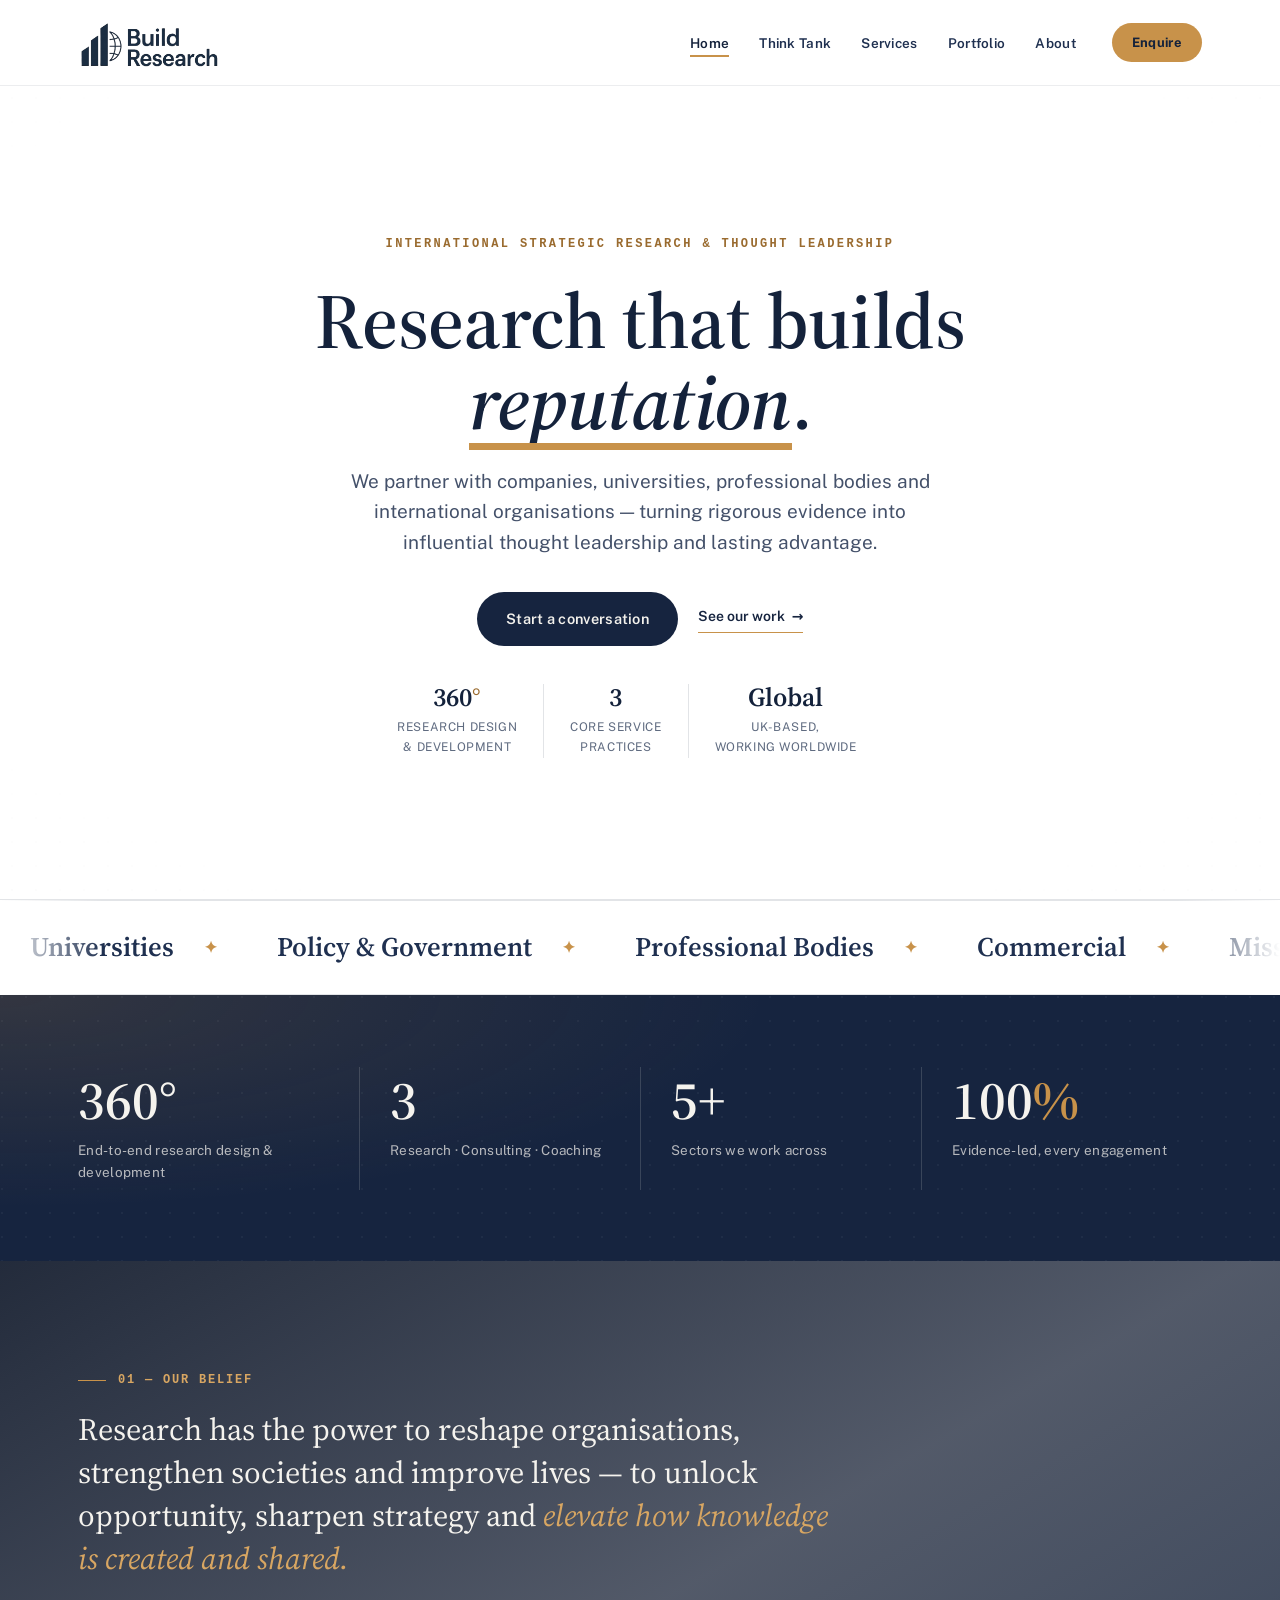
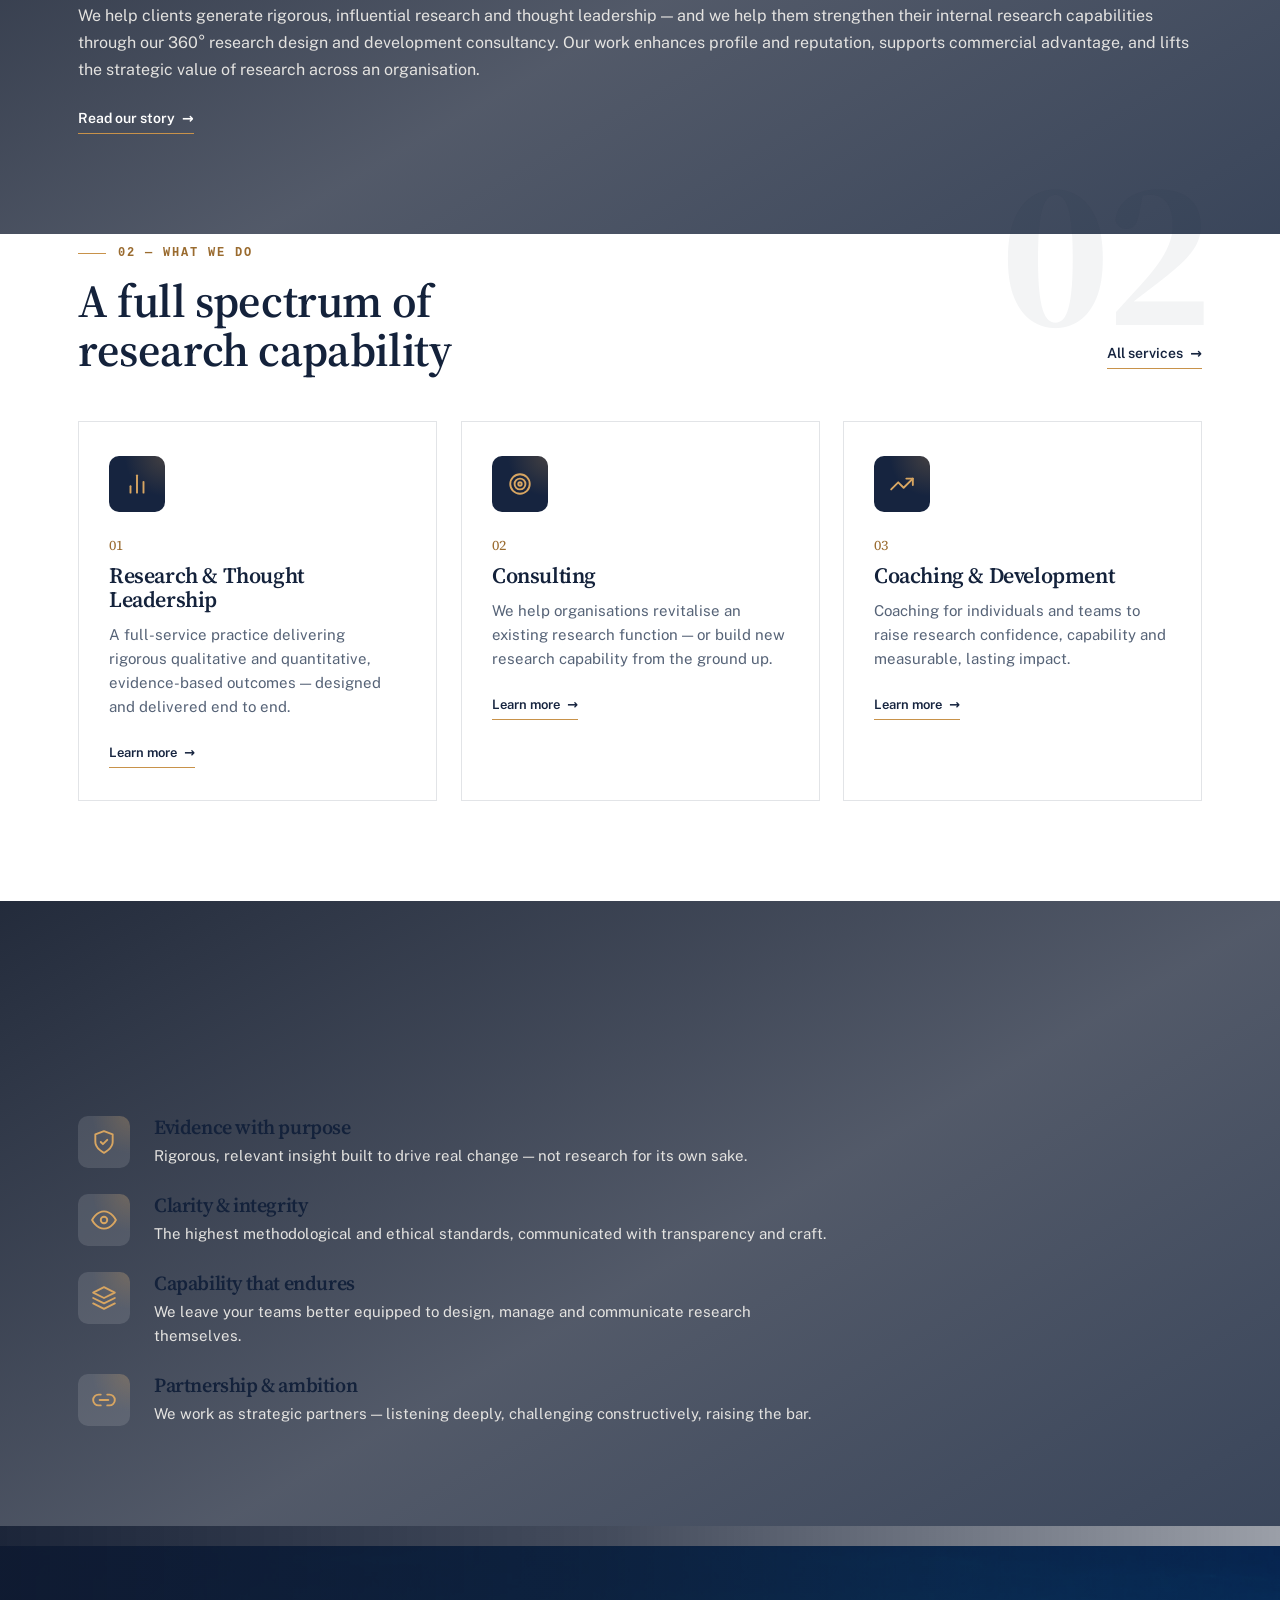
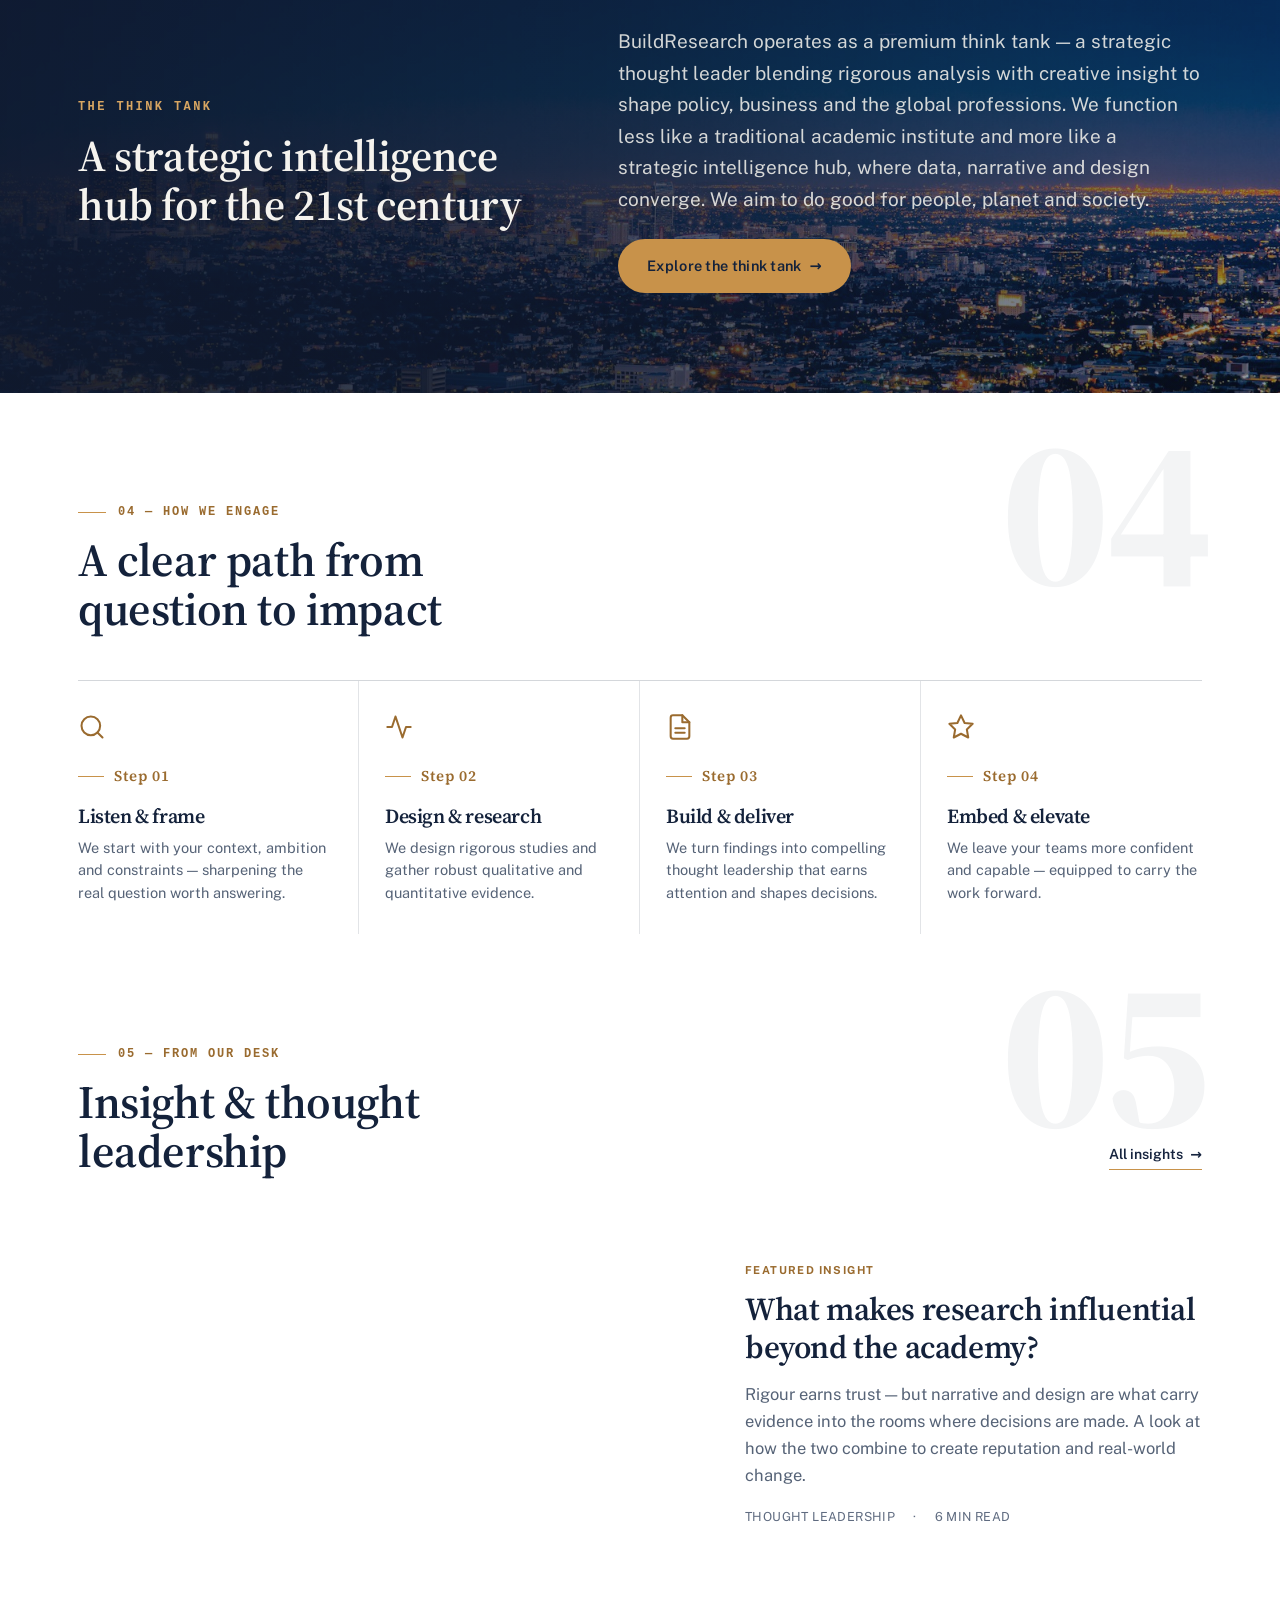
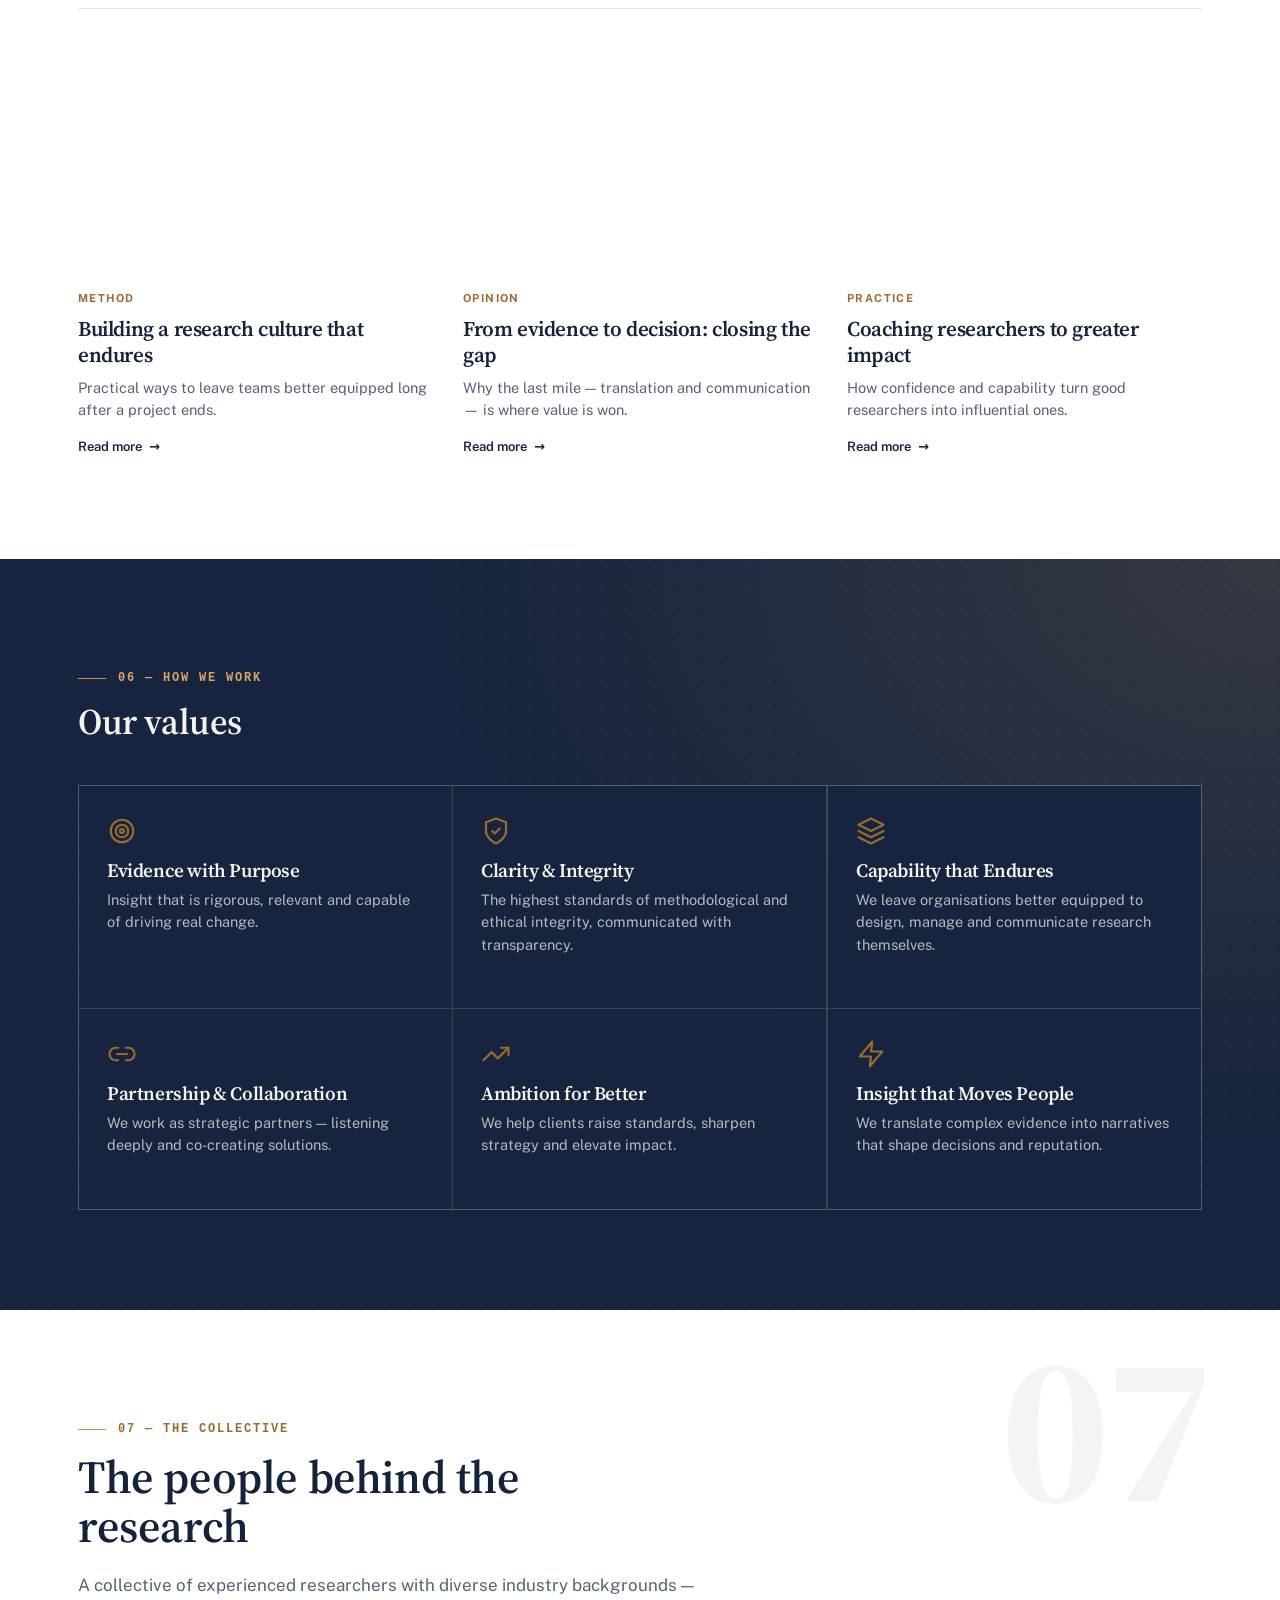
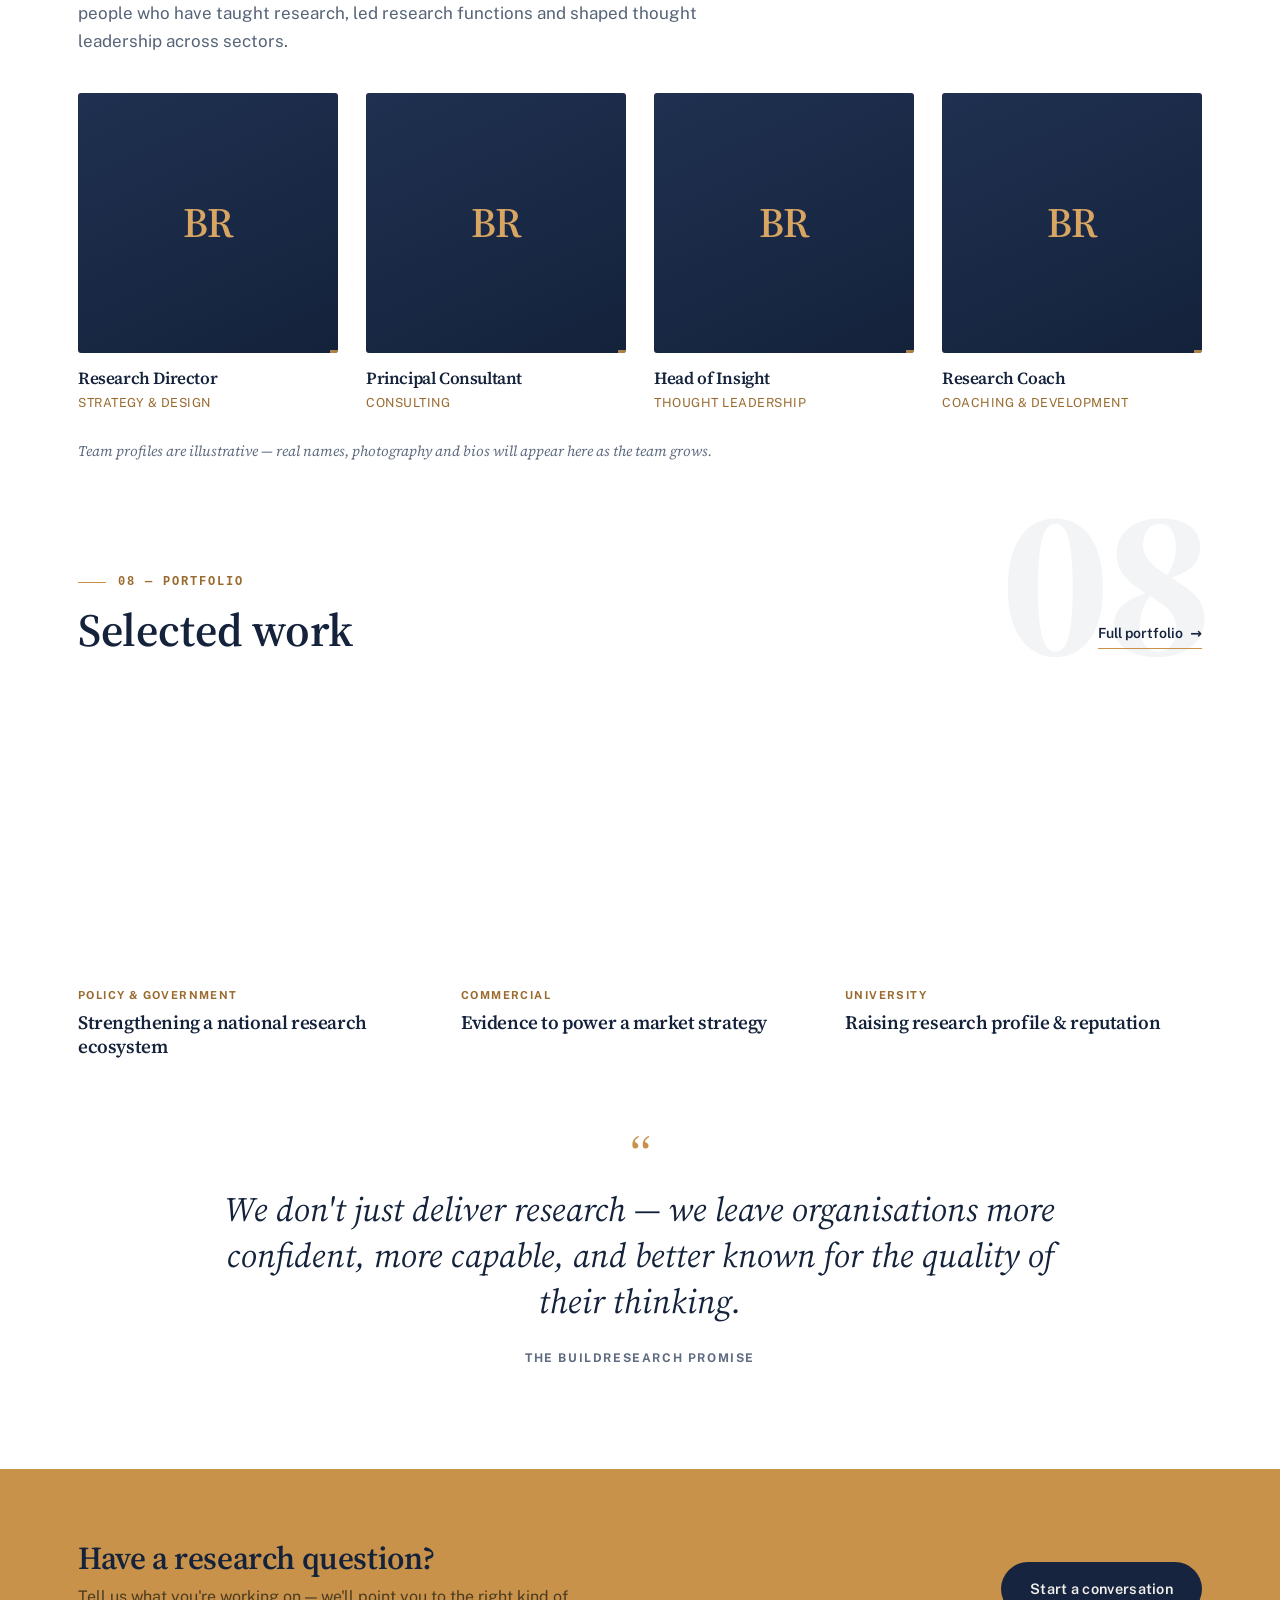
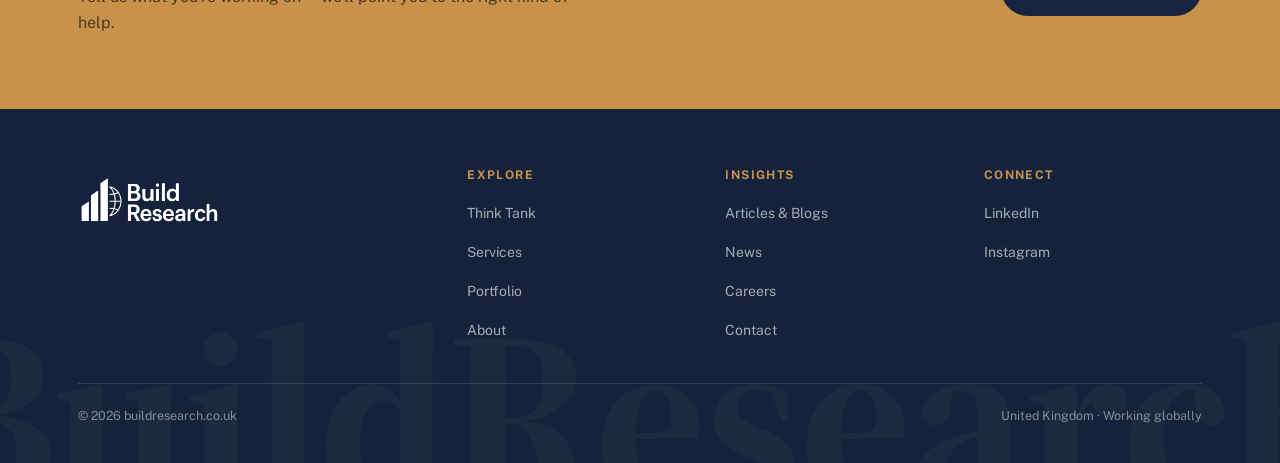
==== index.html @ b836cf0b "Initial commit: BuildResearch marketing site Static multi-page site (home, services, portfolio, abou" ====
<!DOCTYPE html>
<html lang="en">
<head>
  <meta charset="utf-8">
  <meta name="viewport" content="width=device-width, initial-scale=1">
  <title>BuildResearch — Research that builds reputation</title>
  <meta name="description" content="BuildResearch is an international strategic research consultancy and think tank. We partner with universities, professional bodies, government and commercial organisations to turn rigorous evidence into influential thought leadership.">
  <meta name="theme-color" content="#16243F">

  <meta property="og:type" content="website">
  <meta property="og:title" content="BuildResearch — Research that builds reputation">
  <meta property="og:description" content="An international strategic research consultancy and think tank turning evidence into influential thought leadership.">
  <meta property="og:image" content="assets/images/hero-aside.jpg">
  <meta property="og:site_name" content="BuildResearch">

  <link rel="icon" href="assets/favicon.svg" type="image/svg+xml">
  <link rel="preconnect" href="https://fonts.googleapis.com">
  <link rel="preconnect" href="https://fonts.gstatic.com" crossorigin>
  <link href="https://fonts.googleapis.com/css2?family=Source+Serif+4:ital,opsz,wght@0,8..60,400;0,8..60,500;0,8..60,600;0,8..60,700;1,8..60,400;1,8..60,500&family=Public+Sans:wght@400;500;600;700&display=swap" rel="stylesheet">
  <link rel="stylesheet" href="css/styles.css">
</head>
<body>
  <a class="skip-link" href="#main">Skip to content</a>
  <div class="scroll-progress" aria-hidden="true"></div>

  <!-- ============ HEADER ============ -->
  <header class="site-header">
    <div class="container">
      <nav class="nav" aria-label="Primary">
        <a class="brand" href="index.html" aria-label="BuildResearch home">
          <img class="brand__logo" src="assets/logo.png" alt="BuildResearch logo" width="556" height="228">
        </a>
        <button class="nav__toggle" aria-label="Open menu" aria-controls="menu" aria-expanded="false">
          <span aria-hidden="true"></span>
        </button>
        <div class="nav__menu" id="menu">
          <ul class="nav__links">
            <li><a href="index.html" aria-current="page">Home</a></li>
            <li><a href="think-tank.html">Think Tank</a></li>
            <li><a href="services.html">Services</a></li>
            <li><a href="portfolio.html">Portfolio</a></li>
            <li><a href="about.html">About</a></li>
          </ul>
          <a class="nav__cta" href="contact.html">Enquire</a>
        </div>
      </nav>
    </div>
  </header>

  <main id="main">

    <!-- ============ HERO (clean, centered, image-free) ============ -->
    <section class="hero hero--center">
      <div class="container">
        <div class="hero__main">
          <p class="eyebrow">International strategic research &amp; thought leadership</p>
          <h1 class="hero__title">Research that builds<br><span class="u-draw">reputation</span>.</h1>
          <p class="hero__lead">We partner with companies, universities, professional bodies and international organisations — turning rigorous evidence into influential thought leadership and lasting advantage.</p>
          <div class="hero__actions">
            <a class="btn btn--primary" href="contact.html"><span>Start a conversation</span></a>
            <a class="link-gold" href="portfolio.html">See our work <span aria-hidden="true">→</span></a>
          </div>
          <div class="hero__stats">
            <div class="hero__stat"><div class="n">360<span>°</span></div><div class="l">Research design<br>&amp; development</div></div>
            <div class="hero__stat"><div class="n">3</div><div class="l">Core service<br>practices</div></div>
            <div class="hero__stat"><div class="n">Global</div><div class="l">UK-based,<br>working worldwide</div></div>
          </div>
        </div>
      </div>
    </section>

    <!-- ============ SECTOR MARQUEE ============ -->
    <div class="marquee" aria-label="Sectors and disciplines we work across">
      <div class="marquee__track" aria-hidden="true">
        <span class="marquee__item">Universities</span><span class="marquee__item">Policy &amp; Government</span><span class="marquee__item">Professional Bodies</span><span class="marquee__item">Commercial</span><span class="marquee__item">Mission-driven</span><span class="marquee__item">Economics</span><span class="marquee__item">Finance</span><span class="marquee__item">Society</span>
        <span class="marquee__item">Universities</span><span class="marquee__item">Policy &amp; Government</span><span class="marquee__item">Professional Bodies</span><span class="marquee__item">Commercial</span><span class="marquee__item">Mission-driven</span><span class="marquee__item">Economics</span><span class="marquee__item">Finance</span><span class="marquee__item">Society</span>
      </div>
    </div>

    <!-- ============ STATS BAND ============ -->
    <section class="section--tight statband">
      <div class="container">
        <div class="statband__grid">
          <div class="statband__item reveal"><div class="statband__n" data-count="360" data-suffix="°">0°</div><div class="statband__l">End-to-end research design &amp; development</div></div>
          <div class="statband__item reveal" data-delay="1"><div class="statband__n" data-count="3">0</div><div class="statband__l">Research · Consulting · Coaching</div></div>
          <div class="statband__item reveal" data-delay="2"><div class="statband__n" data-count="5" data-suffix="+">0+</div><div class="statband__l">Sectors we work across</div></div>
          <div class="statband__item reveal" data-delay="3"><div class="statband__n">100<span>%</span></div><div class="statband__l">Evidence-led, every engagement</div></div>
        </div>
      </div>
    </section>

    <!-- ============ INTRO (asymmetric + image) ============ -->
    <section class="section section--media" style="--bg:url('assets/images/knowledge.jpg')">
      <div class="container">
        <div class="split">
          <div class="reveal-left">
            <span class="s-index">01 — Our belief</span>
            <p class="lead-serif" style="margin-top:18px;">Research has the power to reshape organisations, strengthen societies and improve lives — to unlock opportunity, sharpen strategy and <span class="accent">elevate how knowledge is created and shared.</span></p>
            <p class="prose-sub">We help clients generate rigorous, influential research and thought leadership — and we help them strengthen their internal research capabilities through our 360° research design and development consultancy. Our work enhances profile and reputation, supports commercial advantage, and lifts the strategic value of research across an organisation.</p>
            <a class="link-gold" style="margin-top:24px; display:inline-flex;" href="about.html">Read our story <span aria-hidden="true">→</span></a>
          </div>
        </div>
      </div>
    </section>

    <!-- ============ WHAT WE DO (icon cards) ============ -->
    <section class="section" style="padding-top:0;">
      <div class="container">
        <div class="s-head reveal">
          <div class="s-head__main">
            <span class="s-index">02 — What we do</span>
            <h2>A full spectrum of research capability</h2>
          </div>
          <a class="link-gold s-head__action" href="services.html">All services <span aria-hidden="true">→</span></a>
          <span class="s-ghost" aria-hidden="true">02</span>
        </div>
        <div class="svc-cards">
          <a class="svc-card reveal" href="services.html#research">
            <span class="icon-box"><svg class="icon" viewBox="0 0 24 24" fill="none" stroke="currentColor" stroke-width="1.75" stroke-linecap="round" stroke-linejoin="round" aria-hidden="true"><line x1="18" y1="20" x2="18" y2="10"/><line x1="12" y1="20" x2="12" y2="4"/><line x1="6" y1="20" x2="6" y2="14"/></svg></span>
            <div class="kf">01</div>
            <h3>Research &amp; Thought Leadership</h3>
            <p>A full-service practice delivering rigorous qualitative and quantitative, evidence-based outcomes — designed and delivered end to end.</p>
            <span class="link-gold">Learn more <span aria-hidden="true">→</span></span>
          </a>
          <a class="svc-card reveal" data-delay="1" href="services.html#consulting">
            <span class="icon-box"><svg class="icon" viewBox="0 0 24 24" fill="none" stroke="currentColor" stroke-width="1.75" stroke-linecap="round" stroke-linejoin="round" aria-hidden="true"><circle cx="12" cy="12" r="9"/><circle cx="12" cy="12" r="5"/><circle cx="12" cy="12" r="1.6"/></svg></span>
            <div class="kf">02</div>
            <h3>Consulting</h3>
            <p>We help organisations revitalise an existing research function — or build new research capability from the ground up.</p>
            <span class="link-gold">Learn more <span aria-hidden="true">→</span></span>
          </a>
          <a class="svc-card reveal" data-delay="2" href="services.html#coaching">
            <span class="icon-box"><svg class="icon" viewBox="0 0 24 24" fill="none" stroke="currentColor" stroke-width="1.75" stroke-linecap="round" stroke-linejoin="round" aria-hidden="true"><polyline points="22 7 13.5 15.5 8.5 10.5 2 17"/><polyline points="16 7 22 7 22 13"/></svg></span>
            <div class="kf">03</div>
            <h3>Coaching &amp; Development</h3>
            <p>Coaching for individuals and teams to raise research confidence, capability and measurable, lasting impact.</p>
            <span class="link-gold">Learn more <span aria-hidden="true">→</span></span>
          </a>
        </div>
      </div>
    </section>

    <!-- ============ WHY US (image + icon list) ============ -->
    <section class="section section--media" style="--bg:url('assets/images/whyus.jpg'); padding-top:clamp(56px,8vw,100px);">
      <div class="container">
        <div class="why">
          <div>
            <div class="reveal" style="margin-bottom:30px;">
              <span class="s-index">03 — Why BuildResearch</span>
              <h2 class="section-title" style="margin-top:14px;">Rigour you can trust, told in a way that moves people</h2>
            </div>
            <div class="why__list">
              <div class="why__item reveal">
                <span class="icon-box"><svg class="icon" viewBox="0 0 24 24" fill="none" stroke="currentColor" stroke-width="1.75" stroke-linecap="round" stroke-linejoin="round" aria-hidden="true"><path d="M12 22s8-4 8-10V5l-8-3-8 3v7c0 6 8 10 8 10z"/><polyline points="9 12 11 14 15 10"/></svg></span>
                <div><h4>Evidence with purpose</h4><p>Rigorous, relevant insight built to drive real change — not research for its own sake.</p></div>
              </div>
              <div class="why__item reveal" data-delay="1">
                <span class="icon-box"><svg class="icon" viewBox="0 0 24 24" fill="none" stroke="currentColor" stroke-width="1.75" stroke-linecap="round" stroke-linejoin="round" aria-hidden="true"><path d="M1 12s4-8 11-8 11 8 11 8-4 8-11 8-11-8-11-8z"/><circle cx="12" cy="12" r="3"/></svg></span>
                <div><h4>Clarity &amp; integrity</h4><p>The highest methodological and ethical standards, communicated with transparency and craft.</p></div>
              </div>
              <div class="why__item reveal">
                <span class="icon-box"><svg class="icon" viewBox="0 0 24 24" fill="none" stroke="currentColor" stroke-width="1.75" stroke-linecap="round" stroke-linejoin="round" aria-hidden="true"><polygon points="12 2 2 7 12 12 22 7 12 2"/><polyline points="2 17 12 22 22 17"/><polyline points="2 12 12 17 22 12"/></svg></span>
                <div><h4>Capability that endures</h4><p>We leave your teams better equipped to design, manage and communicate research themselves.</p></div>
              </div>
              <div class="why__item reveal" data-delay="1">
                <span class="icon-box"><svg class="icon" viewBox="0 0 24 24" fill="none" stroke="currentColor" stroke-width="1.75" stroke-linecap="round" stroke-linejoin="round" aria-hidden="true"><path d="M9 17H7A5 5 0 0 1 7 7h2"/><path d="M15 7h2a5 5 0 0 1 0 10h-2"/><line x1="8" y1="12" x2="16" y2="12"/></svg></span>
                <div><h4>Partnership &amp; ambition</h4><p>We work as strategic partners — listening deeply, challenging constructively, raising the bar.</p></div>
              </div>
            </div>
          </div>
        </div>
      </div>
    </section>

    <!-- ============ THINK TANK — CINEMATIC BAND ============ -->
    <section class="section band-photo">
      <div class="band-photo__bg parallax" data-parallax="0.08" aria-hidden="true">
        <img src="assets/images/band-wide.jpg" alt="" loading="lazy" decoding="async">
      </div>
      <div class="container">
        <div class="band-photo__grid">
          <div class="reveal-left">
            <p class="eyebrow">The think tank</p>
            <h2 class="mt-s" style="font-size:clamp(30px,4.4vw,44px);">A strategic intelligence hub for the 21st century</h2>
          </div>
          <div class="reveal-right">
            <p style="font-size:clamp(17px,2.1vw,19px); line-height:1.66; margin-bottom:24px;">BuildResearch operates as a premium think tank — a strategic thought leader blending rigorous analysis with creative insight to shape policy, business and the global professions. We function less like a traditional academic institute and more like a strategic intelligence hub, where data, narrative and design converge. We aim to do good for people, planet and society.</p>
            <a class="btn btn--on-navy" href="think-tank.html">Explore the think tank <span aria-hidden="true">→</span></a>
          </div>
        </div>
      </div>
    </section>

    <!-- ============ HOW WE ENGAGE ============ -->
    <section class="section">
      <div class="container">
        <div class="s-head reveal">
          <div class="s-head__main">
            <span class="s-index">04 — How we engage</span>
            <h2>A clear path from question to impact</h2>
          </div>
          <span class="s-ghost" aria-hidden="true">04</span>
        </div>
        <div class="process">
          <div class="step reveal">
            <span class="step__ic"><svg class="icon" viewBox="0 0 24 24" fill="none" stroke="currentColor" stroke-width="1.75" stroke-linecap="round" stroke-linejoin="round" aria-hidden="true"><circle cx="11" cy="11" r="8"/><line x1="21" y1="21" x2="16.65" y2="16.65"/></svg></span>
            <div class="step__n">Step 01</div><h3>Listen &amp; frame</h3><p>We start with your context, ambition and constraints — sharpening the real question worth answering.</p>
          </div>
          <div class="step reveal" data-delay="1">
            <span class="step__ic"><svg class="icon" viewBox="0 0 24 24" fill="none" stroke="currentColor" stroke-width="1.75" stroke-linecap="round" stroke-linejoin="round" aria-hidden="true"><polyline points="22 12 18 12 15 21 9 3 6 12 2 12"/></svg></span>
            <div class="step__n">Step 02</div><h3>Design &amp; research</h3><p>We design rigorous studies and gather robust qualitative and quantitative evidence.</p>
          </div>
          <div class="step reveal" data-delay="2">
            <span class="step__ic"><svg class="icon" viewBox="0 0 24 24" fill="none" stroke="currentColor" stroke-width="1.75" stroke-linecap="round" stroke-linejoin="round" aria-hidden="true"><path d="M14 2H6a2 2 0 0 0-2 2v16a2 2 0 0 0 2 2h12a2 2 0 0 0 2-2V8z"/><polyline points="14 2 14 8 20 8"/><line x1="16" y1="13" x2="8" y2="13"/><line x1="16" y1="17" x2="8" y2="17"/></svg></span>
            <div class="step__n">Step 03</div><h3>Build &amp; deliver</h3><p>We turn findings into compelling thought leadership that earns attention and shapes decisions.</p>
          </div>
          <div class="step reveal" data-delay="3">
            <span class="step__ic"><svg class="icon" viewBox="0 0 24 24" fill="none" stroke="currentColor" stroke-width="1.75" stroke-linecap="round" stroke-linejoin="round" aria-hidden="true"><polygon points="12 2 15.1 8.6 22 9.3 17 14.1 18.2 21 12 17.8 5.8 21 7 14.1 2 9.3 8.9 8.6 12 2"/></svg></span>
            <div class="step__n">Step 04</div><h3>Embed &amp; elevate</h3><p>We leave your teams more confident and capable — equipped to carry the work forward.</p>
          </div>
        </div>
      </div>
    </section>

    <!-- ============ INSIGHTS (featured + grid) ============ -->
    <section class="section" style="padding-top:0;">
      <div class="container">
        <div class="s-head reveal">
          <div class="s-head__main">
            <span class="s-index">05 — From our desk</span>
            <h2>Insight &amp; thought leadership</h2>
          </div>
          <a class="link-gold s-head__action" href="insight-article.html">All insights <span aria-hidden="true">→</span></a>
          <span class="s-ghost" aria-hidden="true">05</span>
        </div>

        <a class="insight insight-feature reveal" href="insight-article.html">
          <div class="media media--16x9 media--duotone media--frame media--accent reveal-img">
            <img src="assets/images/thinktank.jpg" alt="Colleagues analysing data at a strategy session" loading="lazy" decoding="async">
          </div>
          <div class="insight-feature__body">
            <div class="insight__kicker">Featured insight</div>
            <h3>What makes research influential beyond the academy?</h3>
            <p>Rigour earns trust — but narrative and design are what carry evidence into the rooms where decisions are made. A look at how the two combine to create reputation and real-world change.</p>
            <div class="insight-feature__meta"><span>Thought leadership</span><span>·</span><span>6 min read</span></div>
          </div>
        </a>

        <div class="insights">
          <a class="insight reveal" href="insight-article.html">
            <div class="media media--16x10 media--duotone media--frame reveal-img">
              <img src="assets/images/services.jpg" alt="Charts and analytics on a desk" loading="lazy" decoding="async">
            </div>
            <div class="insight__kicker">Method</div>
            <h3>Building a research culture that endures</h3>
            <p>Practical ways to leave teams better equipped long after a project ends.</p>
            <span class="read">Read more <span aria-hidden="true">→</span></span>
          </a>
          <a class="insight reveal" data-delay="1" href="insight-article.html">
            <div class="media media--16x10 media--duotone media--frame reveal-img">
              <img src="assets/images/abstract-data.jpg" alt="Abstract data visualisation" loading="lazy" decoding="async">
            </div>
            <div class="insight__kicker">Opinion</div>
            <h3>From evidence to decision: closing the gap</h3>
            <p>Why the last mile — translation and communication — is where value is won.</p>
            <span class="read">Read more <span aria-hidden="true">→</span></span>
          </a>
          <a class="insight reveal" data-delay="2" href="insight-article.html">
            <div class="media media--16x10 media--duotone media--frame reveal-img">
              <img src="assets/images/coaching.jpg" alt="A coaching conversation between two professionals" loading="lazy" decoding="async">
            </div>
            <div class="insight__kicker">Practice</div>
            <h3>Coaching researchers to greater impact</h3>
            <p>How confidence and capability turn good researchers into influential ones.</p>
            <span class="read">Read more <span aria-hidden="true">→</span></span>
          </a>
        </div>
      </div>
    </section>

    <!-- ============ VALUES (icons) ============ -->
    <section class="section band-navy">
      <div class="container">
        <div class="reveal" style="margin-bottom:42px;">
          <span class="s-index" style="color:var(--gold-400);">06 — How we work</span>
          <h2 class="section-title mt-s" style="color:#F5F3EE;">Our values</h2>
        </div>
        <div class="values" style="background:rgba(245,243,238,.14); border-color:rgba(245,243,238,.14);">
          <div class="value reveal" style="background:#16243F;">
            <span class="v-ic"><svg class="icon" viewBox="0 0 24 24" fill="none" stroke="currentColor" stroke-width="1.75" stroke-linecap="round" stroke-linejoin="round" aria-hidden="true"><circle cx="12" cy="12" r="9"/><circle cx="12" cy="12" r="5"/><circle cx="12" cy="12" r="1.6"/></svg></span>
            <h3 style="color:#F5F3EE;">Evidence with Purpose</h3><p style="color:rgba(245,243,238,.72);">Insight that is rigorous, relevant and capable of driving real change.</p>
          </div>
          <div class="value reveal" data-delay="1" style="background:#16243F;">
            <span class="v-ic"><svg class="icon" viewBox="0 0 24 24" fill="none" stroke="currentColor" stroke-width="1.75" stroke-linecap="round" stroke-linejoin="round" aria-hidden="true"><path d="M12 22s8-4 8-10V5l-8-3-8 3v7c0 6 8 10 8 10z"/><polyline points="9 12 11 14 15 10"/></svg></span>
            <h3 style="color:#F5F3EE;">Clarity &amp; Integrity</h3><p style="color:rgba(245,243,238,.72);">The highest standards of methodological and ethical integrity, communicated with transparency.</p>
          </div>
          <div class="value reveal" data-delay="2" style="background:#16243F;">
            <span class="v-ic"><svg class="icon" viewBox="0 0 24 24" fill="none" stroke="currentColor" stroke-width="1.75" stroke-linecap="round" stroke-linejoin="round" aria-hidden="true"><polygon points="12 2 2 7 12 12 22 7 12 2"/><polyline points="2 17 12 22 22 17"/><polyline points="2 12 12 17 22 12"/></svg></span>
            <h3 style="color:#F5F3EE;">Capability that Endures</h3><p style="color:rgba(245,243,238,.72);">We leave organisations better equipped to design, manage and communicate research themselves.</p>
          </div>
          <div class="value reveal" style="background:#16243F;">
            <span class="v-ic"><svg class="icon" viewBox="0 0 24 24" fill="none" stroke="currentColor" stroke-width="1.75" stroke-linecap="round" stroke-linejoin="round" aria-hidden="true"><path d="M9 17H7A5 5 0 0 1 7 7h2"/><path d="M15 7h2a5 5 0 0 1 0 10h-2"/><line x1="8" y1="12" x2="16" y2="12"/></svg></span>
            <h3 style="color:#F5F3EE;">Partnership &amp; Collaboration</h3><p style="color:rgba(245,243,238,.72);">We work as strategic partners — listening deeply and co-creating solutions.</p>
          </div>
          <div class="value reveal" data-delay="1" style="background:#16243F;">
            <span class="v-ic"><svg class="icon" viewBox="0 0 24 24" fill="none" stroke="currentColor" stroke-width="1.75" stroke-linecap="round" stroke-linejoin="round" aria-hidden="true"><polyline points="22 7 13.5 15.5 8.5 10.5 2 17"/><polyline points="16 7 22 7 22 13"/></svg></span>
            <h3 style="color:#F5F3EE;">Ambition for Better</h3><p style="color:rgba(245,243,238,.72);">We help clients raise standards, sharpen strategy and elevate impact.</p>
          </div>
          <div class="value reveal" data-delay="2" style="background:#16243F;">
            <span class="v-ic"><svg class="icon" viewBox="0 0 24 24" fill="none" stroke="currentColor" stroke-width="1.75" stroke-linecap="round" stroke-linejoin="round" aria-hidden="true"><polygon points="13 2 3 14 12 14 11 22 21 10 12 10 13 2"/></svg></span>
            <h3 style="color:#F5F3EE;">Insight that Moves People</h3><p style="color:rgba(245,243,238,.72);">We translate complex evidence into narratives that shape decisions and reputation.</p>
          </div>
        </div>
      </div>
    </section>

    <!-- ============ TEAM / COLLECTIVE ============ -->
    <section class="section">
      <div class="container">
        <div class="s-head reveal">
          <div class="s-head__main">
            <span class="s-index">07 — The collective</span>
            <h2>The people behind the research</h2>
          </div>
          <span class="s-ghost" aria-hidden="true">07</span>
        </div>
        <p class="reveal" style="max-width:620px; color:var(--body-soft); margin-top:-26px; margin-bottom:38px;">A collective of experienced researchers with diverse industry backgrounds — people who have taught research, led research functions and shaped thought leadership across sectors.</p>
        <div class="team-grid">
          <div class="member reveal"><div class="avatar"><span>BR</span></div><h4>Research Director</h4><div class="role">Strategy &amp; design</div></div>
          <div class="member reveal" data-delay="1"><div class="avatar"><span>BR</span></div><h4>Principal Consultant</h4><div class="role">Consulting</div></div>
          <div class="member reveal" data-delay="2"><div class="avatar"><span>BR</span></div><h4>Head of Insight</h4><div class="role">Thought leadership</div></div>
          <div class="member reveal" data-delay="3"><div class="avatar"><span>BR</span></div><h4>Research Coach</h4><div class="role">Coaching &amp; development</div></div>
        </div>
        <p class="illus">Team profiles are illustrative — real names, photography and bios will appear here as the team grows.</p>
      </div>
    </section>

    <!-- ============ SELECTED WORK ============ -->
    <section class="section" style="padding-top:0;">
      <div class="container">
        <div class="s-head reveal">
          <div class="s-head__main">
            <span class="s-index">08 — Portfolio</span>
            <h2>Selected work</h2>
          </div>
          <a class="link-gold s-head__action" href="portfolio.html">Full portfolio <span aria-hidden="true">→</span></a>
          <span class="s-ghost" aria-hidden="true">08</span>
        </div>
        <div class="work-grid">
          <a class="work reveal" href="portfolio.html">
            <div class="media media--4x3 media--duotone media--frame media--accent reveal-img">
              <img src="assets/images/work-policy.jpg" alt="Modern institutional glass architecture" loading="lazy" decoding="async">
            </div>
            <div class="work__kicker">Policy &amp; government</div>
            <h3>Strengthening a national research ecosystem</h3>
          </a>
          <a class="work reveal" data-delay="1" href="portfolio.html">
            <div class="media media--4x3 media--duotone media--frame reveal-img">
              <img src="assets/images/work-commercial.jpg" alt="Corporate towers against the sky" loading="lazy" decoding="async">
            </div>
            <div class="work__kicker">Commercial</div>
            <h3>Evidence to power a market strategy</h3>
          </a>
          <a class="work reveal" data-delay="2" href="portfolio.html">
            <div class="media media--4x3 media--duotone media--frame reveal-img">
              <img src="assets/images/work-university.jpg" alt="University campus building" loading="lazy" decoding="async">
            </div>
            <div class="work__kicker">University</div>
            <h3>Raising research profile &amp; reputation</h3>
          </a>
        </div>
      </div>
    </section>

    <!-- ============ QUOTE BAND ============ -->
    <section class="section" style="padding-top:0;">
      <div class="container">
        <div class="pullquote reveal">
          <span class="q" aria-hidden="true">“</span>
          <blockquote>We don't just deliver research — we leave organisations more confident, more capable, and better known for the quality of their thinking.</blockquote>
          <cite>The BuildResearch promise</cite>
        </div>
      </div>
    </section>

    <!-- ============ GOLD CTA ============ -->
    <section class="section--tight cta-gold">
      <div class="container cta-gold" style="padding-block:0;">
        <div class="reveal-left">
          <h2>Have a research question?</h2>
          <p>Tell us what you're working on — we'll point you to the right kind of help.</p>
        </div>
        <a class="btn btn--primary reveal-right" href="contact.html"><span>Start a conversation</span></a>
      </div>
    </section>

  </main>

  <!-- ============ FOOTER ============ -->
  <footer class="site-footer">
    <div class="container">
      <div class="footer__grid">
        <div class="footer__brand">
          <a class="brand" href="index.html" aria-label="BuildResearch home">
            <img class="brand__logo brand__logo--light" src="assets/logo.png" alt="BuildResearch logo" width="556" height="228">
          </a>
        </div>
        <div class="footer__col">
          <h4>Explore</h4>
          <ul>
            <li><a href="think-tank.html">Think Tank</a></li>
            <li><a href="services.html">Services</a></li>
            <li><a href="portfolio.html">Portfolio</a></li>
            <li><a href="about.html">About</a></li>
          </ul>
        </div>
        <div class="footer__col">
          <h4>Insights</h4>
          <ul>
            <li><a href="contact.html">Articles &amp; Blogs</a></li>
            <li><a href="contact.html">News</a></li>
            <li><a href="contact.html">Careers</a></li>
            <li><a href="contact.html">Contact</a></li>
          </ul>
        </div>
        <div class="footer__col">
          <h4>Connect</h4>
          <ul>
            <li><a href="https://www.linkedin.com" target="_blank" rel="noopener">LinkedIn</a></li>
            <li><a href="https://www.instagram.com" target="_blank" rel="noopener">Instagram</a></li>
          </ul>
        </div>
      </div>
      <div class="footer__bottom">
        <span>© <span data-year>2026</span> buildresearch.co.uk</span>
        <span>United Kingdom · Working globally</span>
      </div>
    </div>
  </footer>

  <script src="js/main.js" defer></script>
</body>
</html>
---- css/styles.css ----
/* =============================================================
   BuildResearch — "The Institute" design system
   Structured authority · Navy + Gold on white
   ============================================================= */

/* ---------- Design tokens ---------- */
:root {
  /* Brand palette */
  --navy-900: #14223B;
  --navy-800: #16243F;
  --navy-700: #1f3050;
  --navy-600: #2E3F5C;
  --navy-500: #3A5277;
  --navy-400: #5B6B82;
  --navy-300: #8595AC;
  --navy-200: #9AA4B5;

  --gold-600: #9A6B2F;        /* AA-contrast bronze for small text (≈4.9:1 on white) */
  --gold-500: #C8924A;
  --gold-400: #d8a662;

  /* Neutrals — page is pure white */
  --white: #ffffff;
  --paper: #ffffff;          /* main background — WHITE as requested */
  --tint: #f7f6f3;           /* very faint warm tint for occasional cards */
  --tint-cool: #f5f7fa;
  --line: rgba(20, 34, 59, 0.12);
  --line-strong: rgba(20, 34, 59, 0.18);

  --ink: #14223B;            /* headings */
  --body: #44516a;           /* body text */
  --body-soft: #566377;
  --muted: #5F6B80;           /* AA-contrast muted (≈5.7:1 on white) */

  /* Typography */
  --serif: 'Source Serif 4', Georgia, 'Times New Roman', serif;
  --sans: 'Public Sans', system-ui, -apple-system, 'Segoe UI', Roboto, sans-serif;
  --mono: ui-monospace, 'SF Mono', 'SFMono-Regular', Menlo, monospace;

  /* Layout */
  --container: 1180px;
  --container-narrow: 880px;
  --radius: 3px;
  --radius-pill: 30px;
  --header-h: 86px;

  /* Motion */
  --ease: cubic-bezier(0.22, 1, 0.36, 1);
  --shadow-sm: 0 2px 10px rgba(20, 34, 59, 0.08);
  --shadow-md: 0 14px 40px rgba(20, 34, 59, 0.12);
}

/* ---------- Reset ---------- */
*, *::before, *::after { box-sizing: border-box; }

html {
  scroll-behavior: smooth;
  -webkit-text-size-adjust: 100%;
}

body {
  margin: 0;
  background: var(--paper);
  color: var(--body);
  font-family: var(--sans);
  font-size: 17px;
  line-height: 1.65;
  -webkit-font-smoothing: antialiased;
  -moz-osx-font-smoothing: grayscale;
  overflow-x: hidden;
}

img { max-width: 100%; display: block; }
a { text-decoration: none; color: inherit; }
button { font-family: inherit; cursor: pointer; }

h1, h2, h3, h4 {
  font-family: var(--serif);
  color: var(--ink);
  font-weight: 600;
  line-height: 1.1;
  letter-spacing: -0.4px;
  margin: 0;
}

p { margin: 0; }

::selection { background: var(--gold-500); color: var(--navy-900); }

/* Visible keyboard focus (WCAG 2.2 — focus appearance) */
:focus-visible {
  outline: 2px solid var(--gold-500);
  outline-offset: 3px;
  border-radius: 2px;
}
.site-header a:focus-visible,
.site-header button:focus-visible { outline-color: var(--gold-400); }
/* Don't double-up the ring on text fields that already show a focus glow */
.field input:focus-visible,
.field select:focus-visible,
.field textarea:focus-visible { outline: none; }

/* ---------- Skip link (accessibility) ---------- */
.skip-link {
  position: absolute;
  left: -999px;
  top: 0;
  background: var(--navy-800);
  color: #fff;
  padding: 12px 20px;
  z-index: 200;
  border-radius: 0 0 var(--radius) 0;
}
.skip-link:focus { left: 0; }

/* ---------- Layout helpers ---------- */
.container {
  width: 100%;
  max-width: var(--container);
  margin-inline: auto;
  padding-inline: 28px;
}
.container--narrow { max-width: var(--container-narrow); }

.section { padding: clamp(56px, 8vw, 100px) 0; }
.section--tight { padding: clamp(40px, 6vw, 72px) 0; }

.eyebrow {
  font-family: var(--mono);
  font-size: 12px;
  font-weight: 700;
  letter-spacing: 2.4px;
  text-transform: uppercase;
  color: var(--gold-600);
  margin: 0;
}
.eyebrow--light { color: var(--gold-500); }

.lead {
  font-size: clamp(17px, 2.1vw, 19px);
  line-height: 1.62;
  color: var(--body);
}

.center { text-align: center; }
.mt-s { margin-top: 14px; }
.mt-m { margin-top: 24px; }
.mt-l { margin-top: 40px; }

/* ---------- Brand mark ---------- */
.mark {
  display: inline-flex;
  align-items: flex-end;
  gap: 2.5px;
  height: 22px;
}
.mark span {
  width: 3px;
  border-radius: 0.5px;
  display: block;
}
.mark span:nth-child(1) { height: 9px;  background: var(--navy-400); }
.mark span:nth-child(2) { height: 13px; background: var(--navy-300); }
.mark span:nth-child(3) { height: 17px; background: #fff; }
.mark span:nth-child(4) { height: 22px; background: var(--gold-500); }

/* Mark on light surfaces */
.mark--ink span:nth-child(1) { background: var(--navy-300); }
.mark--ink span:nth-child(2) { background: var(--navy-500); }
.mark--ink span:nth-child(3) { background: var(--navy-800); }
.mark--ink span:nth-child(4) { background: var(--gold-500); }

/* ---------- Buttons ---------- */
.btn {
  display: inline-flex;
  align-items: center;
  gap: 8px;
  font-size: 14.5px;
  font-weight: 600;
  letter-spacing: 0.3px;
  padding: 14px 28px;
  border-radius: var(--radius-pill);
  border: 1px solid transparent;
  transition: background 0.25s var(--ease), color 0.25s var(--ease),
              transform 0.25s var(--ease), box-shadow 0.25s var(--ease);
  will-change: transform;
}
.btn:hover { transform: translateY(-2px); }
.btn:active { transform: translateY(0); }

.btn--primary { background: var(--navy-800); color: #F3F1EC; }
.btn--primary:hover { background: var(--navy-700); box-shadow: var(--shadow-sm); }

.btn--gold { background: var(--gold-500); color: var(--navy-900); }
.btn--gold:hover { background: var(--gold-400); box-shadow: 0 10px 24px rgba(200, 146, 74, 0.32); }

.btn--ghost {
  background: transparent;
  color: var(--navy-800);
  border-color: var(--navy-800);
}
.btn--ghost:hover { background: var(--navy-800); color: #fff; }

.btn--on-navy { background: var(--gold-500); color: var(--navy-900); }
.btn--on-navy:hover { background: var(--gold-400); }

/* Text link with gold underline */
.link-gold {
  display: inline-flex;
  align-items: center;
  gap: 7px;
  font-size: 14px;
  font-weight: 600;
  color: var(--navy-800);
  border-bottom: 1px solid var(--gold-500);
  padding-bottom: 3px;
  transition: color 0.2s var(--ease), gap 0.2s var(--ease);
}
.link-gold:hover { color: var(--gold-600); gap: 11px; }
.link-gold--light { color: #fff; }
.link-gold--light:hover { color: var(--gold-400); }

/* =============================================================
   Header / Navigation
   ============================================================= */
.site-header {
  position: sticky;
  top: 0;
  z-index: 100;
  height: var(--header-h);
  background: rgba(255, 255, 255, 0.55);
  -webkit-backdrop-filter: blur(16px) saturate(160%);
          backdrop-filter: blur(16px) saturate(160%);
  border-bottom: 1px solid rgba(20, 34, 59, 0.08);
  transition: box-shadow 0.3s var(--ease), background 0.3s var(--ease);
}
/* Make the inner container fill the header so the nav can center vertically */
.site-header .container {
  height: 100%;
  display: flex;
  align-items: center;
}
.site-header.is-scrolled {
  background: rgba(255, 255, 255, 0.72);
  box-shadow: 0 6px 24px rgba(20, 34, 59, 0.10);
}

.nav {
  width: 100%;
  height: 100%;
  display: flex;
  align-items: center;
  justify-content: space-between;
  gap: 24px;
}

.brand {
  display: flex;
  align-items: center;
  gap: 11px;
  flex-shrink: 0;
}
.brand__name {
  font-family: var(--serif);
  font-size: 20px;
  font-weight: 600;
  color: #F5F3EE;
  letter-spacing: 0.2px;
}
.brand__logo {
  height: 58px;
  width: auto;
  display: block;
}
/* white version for the dark footer */
.brand__logo--light { filter: brightness(0) invert(1); }

.nav__menu {
  display: flex;
  align-items: center;
  gap: 36px;
}
.nav__links {
  display: flex;
  align-items: center;
  gap: 30px;
  list-style: none;
  margin: 0;
  padding: 0;
}
.nav__links a {
  font-size: 13.5px;
  font-weight: 600;
  letter-spacing: 0.3px;
  color: var(--navy-700);
  position: relative;
  padding: 6px 0;
  transition: color 0.2s var(--ease);
}
.nav__links a::after {
  content: "";
  position: absolute;
  left: 0;
  bottom: 0;
  width: 0;
  height: 2px;
  background: var(--gold-500);
  transition: width 0.28s var(--ease);
}
.nav__links a:hover,
.nav__links a[aria-current="page"] { color: var(--ink); }
.nav__links a:hover::after,
.nav__links a[aria-current="page"]::after { width: 100%; }

.nav__cta {
  font-size: 13px;
  font-weight: 700;
  letter-spacing: 0.3px;
  color: var(--navy-900) !important;
  background: var(--gold-500);
  padding: 9px 20px;
  border-radius: var(--radius-pill);
  transition: background 0.22s var(--ease), transform 0.22s var(--ease);
}
.nav__cta::after { display: none; }
.nav__cta:hover { background: var(--gold-400); transform: translateY(-1px); }

/* Hamburger */
.nav__toggle {
  display: none;
  width: 44px;
  height: 44px;
  background: transparent;
  border: 0;
  padding: 0;
  position: relative;
}
.nav__toggle span,
.nav__toggle span::before,
.nav__toggle span::after {
  content: "";
  position: absolute;
  left: 10px;
  width: 24px;
  height: 2px;
  background: var(--ink);
  border-radius: 2px;
  transition: transform 0.3s var(--ease), opacity 0.2s var(--ease);
}
.nav__toggle span { top: 21px; }
.nav__toggle span::before { top: -7px; }
.nav__toggle span::after { top: 7px; }
.nav__toggle.is-open span { background: transparent; }
.nav__toggle.is-open span::before { transform: translateY(7px) rotate(45deg); }
.nav__toggle.is-open span::after { transform: translateY(-7px) rotate(-45deg); }

/* =============================================================
   Hero (split)
   ============================================================= */
.hero {
  border-bottom: 1px solid var(--line);
  position: relative;
  overflow: hidden;
}
.hero__bg {
  position: absolute;
  inset: 0;
  width: 100%;
  height: 100%;
  z-index: 0;
  pointer-events: none;
  opacity: 0.9;
}
.hero__grid {
  display: grid;
  grid-template-columns: 1.35fr 1fr;
  position: relative;
  z-index: 1;
}
.hero__main { padding: clamp(56px, 7vw, 84px) clamp(28px, 4vw, 56px); }
.hero__title {
  font-size: clamp(40px, 6vw, 62px);
  line-height: 1.04;
  letter-spacing: -0.6px;
  margin-top: 22px;
}
.hero__lead {
  font-size: clamp(17px, 2.2vw, 19px);
  line-height: 1.62;
  color: var(--body);
  max-width: 540px;
  margin-top: 24px;
}
.hero__actions {
  display: flex;
  align-items: center;
  flex-wrap: wrap;
  gap: 20px;
  margin-top: 34px;
}
.hero__rule {
  height: 1px;
  background: var(--gold-500);
  opacity: 0.5;
  margin: 50px 0 18px;
}
.hero__tags {
  display: flex;
  flex-wrap: wrap;
  gap: 8px 22px;
  font-size: 11.5px;
  font-weight: 600;
  letter-spacing: 1.3px;
  text-transform: uppercase;
  color: var(--muted);
}
.hero__tags .dot { color: var(--gold-500); }

.hero__aside {
  position: relative;
  background:
    linear-gradient(155deg, rgba(20, 34, 59, 0.93) 0%, rgba(20, 34, 59, 0.80) 50%, rgba(22, 36, 63, 0.92) 100%),
    var(--navy-800) url("../assets/images/hero-aside.jpg") center / cover no-repeat;
  color: #F5F3EE;
  padding: clamp(48px, 6vw, 64px) clamp(28px, 3.5vw, 48px);
  display: flex;
  flex-direction: column;
  justify-content: center;
}
.hero__aside .mark { height: 40px; margin-bottom: 26px; }
.hero__aside .mark span { width: 7px; border-radius: 1px; }
.hero__aside .mark span:nth-child(1) { height: 16px; background: var(--navy-500); }
.hero__aside .mark span:nth-child(2) { height: 25px; background: var(--navy-400); }
.hero__aside .mark span:nth-child(3) { height: 33px; background: var(--navy-300); }
.hero__aside .mark span:nth-child(4) { height: 40px; background: var(--gold-500); }
.hero__statement {
  font-family: var(--serif);
  font-size: clamp(21px, 2.6vw, 25px);
  line-height: 1.4;
  font-weight: 400;
  color: #F5F3EE;
  margin-bottom: 30px;
}
.hero__list { border-top: 1px solid rgba(245, 243, 238, 0.16); }
.hero__list-item {
  display: flex;
  gap: 16px;
  align-items: center;
  padding: 17px 0;
  border-bottom: 1px solid rgba(245, 243, 238, 0.16);
}
.hero__list-item:last-child { border-bottom: 0; }
.hero__list-item .num {
  font-family: var(--serif);
  color: var(--gold-500);
  font-size: 14px;
  width: 24px;
}
.hero__list-item .label {
  font-size: 14.5px;
  font-weight: 600;
  color: #EDEAE2;
}

/* =============================================================
   Generic section heading row
   ============================================================= */
.head-row {
  display: flex;
  align-items: flex-end;
  justify-content: space-between;
  gap: 24px;
  margin-bottom: 44px;
}
.head-row h2 {
  font-size: clamp(28px, 4vw, 38px);
  margin-top: 14px;
}
.section-title {
  font-size: clamp(28px, 4vw, 38px);
}

/* Prose statement block */
.statement {
  max-width: 820px;
  margin-inline: auto;
  text-align: center;
}
.statement p + p { margin-top: 20px; }
.statement p {
  font-size: clamp(17px, 2.1vw, 19px);
  line-height: 1.66;
  color: var(--body);
}

/* =============================================================
   "What we do" — numbered grid
   ============================================================= */
.do-grid {
  display: grid;
  grid-template-columns: repeat(3, 1fr);
  border-top: 1px solid var(--line-strong);
}
.do-cell {
  padding: 34px 30px 36px;
  border-right: 1px solid var(--line);
  transition: background 0.3s var(--ease);
}
.do-cell:first-child { padding-left: 0; }
.do-cell:last-child { padding-right: 0; border-right: 0; }
.do-cell:hover { background: var(--tint); }
.do-cell .num {
  font-family: var(--serif);
  font-size: 30px;
  color: var(--gold-500);
  margin-bottom: 16px;
}
.do-cell h3 {
  font-size: 22px;
  margin-bottom: 12px;
}
.do-cell p {
  font-size: 15px;
  line-height: 1.6;
  color: var(--body-soft);
}
.do-cell .link-gold { margin-top: 18px; }

/* =============================================================
   Navy feature band
   ============================================================= */
.band-navy {
  background: var(--navy-800);
  color: #F5F3EE;
}
.band-navy .band__grid {
  display: grid;
  grid-template-columns: 1fr 1.3fr;
  gap: 54px;
  align-items: center;
}
.band-navy h2 {
  font-size: clamp(28px, 4vw, 36px);
  line-height: 1.12;
  color: #F5F3EE;
}
.band-navy p {
  font-size: clamp(16px, 2vw, 17px);
  line-height: 1.66;
  color: rgba(245, 243, 238, 0.82);
  margin-bottom: 22px;
}

/* =============================================================
   Values grid (6 cells)
   ============================================================= */
.values {
  display: grid;
  grid-template-columns: repeat(3, 1fr);
  gap: 1px;
  background: var(--line);
  border: 1px solid var(--line);
}
.value {
  background: var(--white);
  padding: 30px 28px;
  transition: background 0.3s var(--ease), transform 0.3s var(--ease);
}
.value:hover { background: var(--tint); }
.value .rn {
  font-family: var(--serif);
  color: var(--gold-500);
  font-size: 15px;
  margin-bottom: 10px;
}
.value h3 {
  font-size: 19px;
  margin-bottom: 8px;
}
.value p {
  font-size: 14.5px;
  line-height: 1.55;
  color: var(--body-soft);
}

/* =============================================================
   Work / portfolio cards
   ============================================================= */
.work-grid {
  display: grid;
  grid-template-columns: repeat(3, 1fr);
  gap: 26px;
}
.work-grid--2 { grid-template-columns: repeat(2, 1fr); }
.work {
  display: block;
  transition: transform 0.3s var(--ease);
}
a.work:hover { transform: translateY(-4px); }
.work__media {
  aspect-ratio: 4 / 3;
  border: 1px solid var(--line);
  background: repeating-linear-gradient(135deg, #EAE6DD 0 11px, #F1EDE4 11px 22px);
  display: flex;
  align-items: flex-end;
  padding: 14px;
  overflow: hidden;
  position: relative;
}
.work__media .tag-ghost {
  font-family: var(--mono);
  font-size: 10.5px;
  letter-spacing: 1px;
  text-transform: uppercase;
  color: var(--navy-200);
}
.work__media--navy {
  background: var(--navy-800);
  align-items: center;
  justify-content: center;
}
.work__bars {
  display: inline-flex;
  align-items: flex-end;
  gap: 7px;
  height: 84px;
}
.work__bars span { width: 15px; display: block; }
.work__bars span:nth-child(1) { height: 30px; background: var(--navy-600); }
.work__bars span:nth-child(2) { height: 48px; background: var(--navy-500); }
.work__bars span:nth-child(3) { height: 66px; background: var(--navy-400); }
.work__bars span:nth-child(4) { height: 84px; background: var(--gold-500); }
.work__kicker {
  font-size: 11px;
  font-weight: 700;
  letter-spacing: 1.4px;
  text-transform: uppercase;
  color: var(--gold-600);
  margin: 16px 0 7px;
}
.work h3 {
  font-size: 19px;
  line-height: 1.25;
}
.work h3.is-placeholder { color: var(--navy-200); }

/* =============================================================
   Gold CTA band
   ============================================================= */
.cta-gold {
  background: var(--gold-500);
  display: flex;
  align-items: center;
  justify-content: space-between;
  gap: 30px;
  flex-wrap: wrap;
}
.cta-gold h2 {
  font-size: clamp(26px, 3.4vw, 32px);
  color: var(--navy-900);
}
.cta-gold p {
  font-size: 16px;
  color: #3a2f1a;
  opacity: 0.88;
  margin-top: 8px;
  max-width: 520px;
}

/* Centered CTA */
.cta-center { text-align: center; }
.cta-center h2 {
  font-size: clamp(36px, 6vw, 60px);
  letter-spacing: -1px;
}
.cta-center p {
  font-size: 18px;
  color: var(--body);
  max-width: 460px;
  margin: 22px auto 0;
}

/* =============================================================
   Page hero (interior pages)
   ============================================================= */
.page-hero {
  border-bottom: 1px solid var(--line);
  padding: clamp(54px, 7vw, 88px) 0 clamp(40px, 5vw, 60px);
}
.page-hero h1 {
  font-size: clamp(38px, 6vw, 60px);
  line-height: 1.05;
  margin-top: 18px;
  max-width: 14ch;
}
.page-hero .lead { max-width: 620px; margin-top: 24px; }
.page-hero--center { text-align: center; }
.page-hero--center h1,
.page-hero--center .lead { margin-inline: auto; }
.page-hero--center .lead { max-width: 680px; }

/* Breadcrumb-ish meta */
.crumb {
  display: flex;
  gap: 8px;
  font-size: 12.5px;
  color: var(--muted);
  letter-spacing: 0.3px;
}
.crumb a:hover { color: var(--navy-800); }

/* =============================================================
   Two-column prose (story)
   ============================================================= */
.split {
  display: grid;
  grid-template-columns: 1fr 1fr;
  gap: clamp(36px, 5vw, 64px);
  align-items: start;
}
.split--media-right { grid-template-columns: 1.05fr 0.95fr; }
.prose p { margin-bottom: 18px; font-size: 16.5px; line-height: 1.7; color: var(--body); }
.prose p:last-child { margin-bottom: 0; }
.prose strong { color: var(--ink); }

.figure {
  background: var(--navy-800);
  border-radius: var(--radius);
  aspect-ratio: 4 / 3;
  display: flex;
  align-items: center;
  justify-content: center;
  overflow: hidden;
}
.figure__bars {
  display: inline-flex;
  align-items: flex-end;
  gap: 10px;
  height: 130px;
}
.figure__bars span { width: 22px; display: block; border-radius: 1px; }
.figure__bars span:nth-child(1) { height: 50px; background: var(--navy-600); }
.figure__bars span:nth-child(2) { height: 80px; background: var(--navy-500); }
.figure__bars span:nth-child(3) { height: 105px; background: var(--navy-300); }
.figure__bars span:nth-child(4) { height: 130px; background: var(--gold-500); }

/* Feature list (services detail) */
.feature {
  display: grid;
  grid-template-columns: 90px 1fr;
  gap: clamp(20px, 3vw, 40px);
  padding: clamp(30px, 4vw, 44px) 0;
  border-top: 1px solid var(--line);
  align-items: start;
}
.feature:last-child { border-bottom: 1px solid var(--line); }
.feature__num {
  font-family: var(--serif);
  font-size: clamp(30px, 4vw, 40px);
  color: var(--gold-500);
}
.feature__body h3 {
  font-size: clamp(22px, 3vw, 27px);
  margin-bottom: 14px;
}
.feature__body p { font-size: 16px; line-height: 1.65; color: var(--body-soft); margin-bottom: 14px; }
.feature__list {
  list-style: none;
  padding: 0;
  margin: 18px 0 0;
  display: grid;
  grid-template-columns: repeat(2, minmax(0, 1fr));
  gap: 10px 28px;
}
.feature__list li {
  position: relative;
  padding-left: 20px;
  font-size: 14.5px;
  color: var(--body-soft);
}
.feature__list li::before {
  content: "";
  position: absolute;
  left: 0;
  top: 9px;
  width: 7px;
  height: 7px;
  background: var(--gold-500);
  border-radius: 1px;
}

/* Pull quote */
.pullquote {
  text-align: center;
  max-width: 880px;
  margin-inline: auto;
}
.pullquote .q {
  font-family: var(--serif);
  font-size: 56px;
  line-height: 0;
  color: var(--gold-500);
  height: 28px;
  display: block;
}
.pullquote blockquote {
  font-family: var(--serif);
  font-weight: 400;
  font-style: italic;
  font-size: clamp(24px, 3.4vw, 34px);
  line-height: 1.36;
  color: var(--ink);
  margin: 0;
}
.pullquote cite {
  display: block;
  font-style: normal;
  font-size: 12px;
  font-weight: 700;
  letter-spacing: 1.6px;
  text-transform: uppercase;
  color: var(--muted);
  margin-top: 24px;
}

/* Stat strip */
.stats {
  display: grid;
  grid-template-columns: repeat(4, 1fr);
  gap: 1px;
  background: var(--line);
  border: 1px solid var(--line);
}
.stat { background: #fff; padding: 28px 24px; text-align: center; }
.stat__num {
  font-family: var(--serif);
  font-size: clamp(30px, 4vw, 40px);
  color: var(--navy-800);
  line-height: 1;
}
.stat__num span { color: var(--gold-500); }
.stat__label {
  font-size: 12.5px;
  font-weight: 600;
  letter-spacing: 0.6px;
  color: var(--muted);
  margin-top: 10px;
}

/* =============================================================
   Contact form
   ============================================================= */
.contact-grid {
  display: grid;
  grid-template-columns: 1fr 1.25fr;
  gap: clamp(36px, 5vw, 64px);
  align-items: start;
}
.contact-info h3 { font-size: 21px; margin-bottom: 8px; }
.contact-info .info-block { padding: 22px 0; border-bottom: 1px solid var(--line); }
.contact-info .info-block:first-of-type { border-top: 1px solid var(--line); }
.contact-info .info-label {
  font-size: 11.5px;
  font-weight: 700;
  letter-spacing: 1.4px;
  text-transform: uppercase;
  color: var(--gold-600);
  margin-bottom: 6px;
}
.contact-info .info-value { font-size: 16px; color: var(--ink); }
.contact-info a.info-value:hover { color: var(--gold-600); }

.form { display: grid; gap: 20px; }
.form .row { display: grid; grid-template-columns: 1fr 1fr; gap: 20px; }
.field { display: grid; gap: 7px; }
.field label {
  font-size: 12.5px;
  font-weight: 700;
  letter-spacing: 0.6px;
  text-transform: uppercase;
  color: var(--body);
}
.field input,
.field select,
.field textarea {
  font-family: inherit;
  font-size: 16px;
  color: var(--ink);
  background: #fff;
  border: 1px solid var(--line-strong);
  border-radius: var(--radius);
  padding: 13px 15px;
  transition: border-color 0.2s var(--ease), box-shadow 0.2s var(--ease);
}
.field textarea { resize: vertical; min-height: 140px; }
.field input:focus,
.field select:focus,
.field textarea:focus {
  outline: none;
  border-color: var(--gold-500);
  box-shadow: 0 0 0 3px rgba(200, 146, 74, 0.16);
}
.field .err { color: #b3402f; font-size: 13px; display: none; }
.field.is-error input,
.field.is-error select,
.field.is-error textarea { border-color: #b3402f; }
.field.is-error .err { display: block; }

.form__note { font-size: 13.5px; color: var(--muted); }
.form__success {
  display: none;
  background: var(--tint);
  border: 1px solid var(--line);
  border-left: 3px solid var(--gold-500);
  padding: 22px 24px;
  border-radius: var(--radius);
}
.form__success.is-visible { display: block; }
.form__success h3 { font-size: 20px; margin-bottom: 6px; }

/* =============================================================
   Footer
   ============================================================= */
.site-footer {
  background: var(--navy-900);
  color: rgba(245, 243, 238, 0.66);
  padding: clamp(48px, 6vw, 60px) 0 36px;
}
.footer__grid {
  display: grid;
  grid-template-columns: 1.6fr 1fr 1fr 1fr;
  gap: 40px;
  padding-bottom: 40px;
  border-bottom: 1px solid rgba(245, 243, 238, 0.14);
}
.footer__brand .brand__name { color: #F5F3EE; }
.footer__tagline {
  font-family: var(--serif);
  font-style: italic;
  font-size: 16px;
  color: rgba(245, 243, 238, 0.7);
  margin-top: 16px;
  max-width: 300px;
}
.footer__col h4 {
  font-family: var(--sans);
  font-size: 12px;
  font-weight: 700;
  letter-spacing: 1.4px;
  text-transform: uppercase;
  color: var(--gold-500);
  margin-bottom: 16px;
}
.footer__col ul { list-style: none; margin: 0; padding: 0; display: grid; gap: 11px; }
.footer__col a {
  font-size: 14px;
  color: rgba(245, 243, 238, 0.66);
  transition: color 0.2s var(--ease);
}
.footer__col a:hover { color: #fff; }
.footer__bottom {
  display: flex;
  justify-content: space-between;
  gap: 16px;
  flex-wrap: wrap;
  padding-top: 22px;
  font-size: 12.5px;
  color: rgba(245, 243, 238, 0.5);
}

/* =============================================================
   Scroll-reveal animations
   ============================================================= */
.reveal {
  opacity: 0;
  transform: translateY(24px);
  transition: opacity 0.7s var(--ease), transform 0.7s var(--ease);
  will-change: opacity, transform;
}
.reveal.is-in { opacity: 1; transform: none; }
.reveal[data-delay="1"] { transition-delay: 0.08s; }
.reveal[data-delay="2"] { transition-delay: 0.16s; }
.reveal[data-delay="3"] { transition-delay: 0.24s; }
.reveal[data-delay="4"] { transition-delay: 0.32s; }
.reveal[data-delay="5"] { transition-delay: 0.40s; }

/* =============================================================
   Responsive
   ============================================================= */
@media (max-width: 1000px) {
  .hero__grid { grid-template-columns: 1fr; }
  .hero__aside { order: -1; }
  .band-navy .band__grid { grid-template-columns: 1fr; gap: 28px; }
  .footer__grid { grid-template-columns: 1fr 1fr; gap: 32px; }
}

@media (max-width: 860px) {
  :root { --header-h: 70px; }
  .brand__logo { height: 46px; }

  /* A backdrop-filter on the header would trap the fixed menu inside the bar,
     so on mobile the header is solid (no filter) and the menu owns the blur. */
  .site-header {
    background: rgba(255, 255, 255, 0.92);
    -webkit-backdrop-filter: none;
            backdrop-filter: none;
  }
  .site-header.is-scrolled { background: rgba(255, 255, 255, 0.96); }

  /* Mobile nav — full-screen glass overlay */
  .nav__toggle { display: block; }
  .nav__menu {
    position: fixed;
    inset: var(--header-h) 0 0 0;
    z-index: 90;
    background: rgba(255, 255, 255, 0.97);
    -webkit-backdrop-filter: blur(22px) saturate(150%);
            backdrop-filter: blur(22px) saturate(150%);
    flex-direction: column;
    align-items: stretch;
    justify-content: flex-start;
    gap: 0;
    padding: clamp(18px, 4vw, 32px) clamp(24px, 6vw, 44px) 40px;
    transform: translateX(100%);
    transition: transform 0.4s var(--ease);
    overflow-y: auto;
  }
  .nav__menu.is-open { transform: translateX(0); }
  .nav__links {
    flex-direction: column;
    align-items: stretch;
    gap: 0;
    width: 100%;
  }
  .nav__links li { border-bottom: 1px solid var(--line); }
  .nav__links a {
    display: flex;
    align-items: center;
    justify-content: space-between;
    padding: 19px 2px;
    font-size: 20px;
    font-weight: 600;
    color: var(--navy-800);
  }
  .nav__links a::after {            /* repurpose the underline pseudo as a chevron */
    content: "\203A";
    position: static;
    width: auto;
    height: auto;
    background: none;
    color: var(--navy-300);
    font-size: 24px;
    line-height: 1;
    transition: color 0.2s var(--ease), transform 0.2s var(--ease);
  }
  .nav__links a:hover,
  .nav__links a[aria-current="page"] { color: var(--gold-600); }
  .nav__links a:hover::after,
  .nav__links a[aria-current="page"]::after { color: var(--gold-500); transform: translateX(4px); }

  /* staggered entrance when the menu opens */
  .nav__menu.is-open .nav__links li,
  .nav__menu.is-open .nav__cta { animation: navItem 0.5s var(--ease) both; }
  .nav__menu.is-open .nav__links li:nth-child(1) { animation-delay: 0.05s; }
  .nav__menu.is-open .nav__links li:nth-child(2) { animation-delay: 0.10s; }
  .nav__menu.is-open .nav__links li:nth-child(3) { animation-delay: 0.15s; }
  .nav__menu.is-open .nav__links li:nth-child(4) { animation-delay: 0.20s; }
  .nav__menu.is-open .nav__links li:nth-child(5) { animation-delay: 0.25s; }
  .nav__menu.is-open .nav__cta { animation-delay: 0.32s; }
  @keyframes navItem {
    from { opacity: 0; transform: translateX(18px); }
    to   { opacity: 1; transform: none; }
  }

  .nav__cta {
    margin-top: 28px;
    text-align: center;
    padding: 16px 18px;
    font-size: 16px;
    border-radius: var(--radius-pill);
  }

  .do-grid { grid-template-columns: 1fr; }
  .do-cell { padding: 28px 0; border-right: 0; border-bottom: 1px solid var(--line); }
  .do-cell:last-child { border-bottom: 0; }

  .values { grid-template-columns: 1fr; }
  .work-grid, .work-grid--2 { grid-template-columns: 1fr; gap: 30px; }
  .split, .split--media-right { grid-template-columns: 1fr; }
  .contact-grid { grid-template-columns: 1fr; }
  .stats { grid-template-columns: 1fr 1fr; }
  .feature { grid-template-columns: 1fr; gap: 12px; }
  .feature__list { grid-template-columns: 1fr; }
  .head-row { flex-direction: column; align-items: flex-start; gap: 14px; }
  .cta-gold { text-align: left; }

  .body-lock { overflow: hidden; }
}

@media (max-width: 480px) {
  body { font-size: 16px; }
  .container { padding-inline: 20px; }
  .footer__grid { grid-template-columns: 1fr; gap: 28px; }
  .hero__actions .btn { width: 100%; justify-content: center; }
  .stats { grid-template-columns: 1fr; }
}

/* =============================================================
   Scroll progress bar
   ============================================================= */
.scroll-progress {
  position: fixed;
  top: 0;
  left: 0;
  height: 3px;
  width: 100%;
  transform: scaleX(0);
  transform-origin: 0 50%;
  background: linear-gradient(90deg, var(--gold-500), var(--gold-400));
  z-index: 200;
  pointer-events: none;
}

/* =============================================================
   Media / images — brand-cohesive treatment
   ============================================================= */
.media {
  position: relative;
  overflow: hidden;
  border-radius: var(--radius);
  background: var(--navy-800);
}
.media img {
  width: 100%;
  height: 100%;
  object-fit: cover;
  display: block;
  transition: transform 0.9s var(--ease), filter 0.6s var(--ease);
  will-change: transform;
}
.media--4x3 { aspect-ratio: 4 / 3; }
.media--16x10 { aspect-ratio: 16 / 10; }
.media--16x9 { aspect-ratio: 16 / 9; }
.media--3x2 { aspect-ratio: 3 / 2; }

/* Navy duotone wash to keep photography on-brand */
.media--duotone::after {
  content: "";
  position: absolute;
  inset: 0;
  background: linear-gradient(150deg, rgba(20, 34, 59, 0.42), rgba(20, 34, 59, 0.12) 55%, rgba(200, 146, 74, 0.18));
  mix-blend-mode: multiply;
  pointer-events: none;
  transition: opacity 0.6s var(--ease);
}
.media--frame { border: 1px solid var(--line); }

/* Corner accent bar on figures */
.media--accent::before {
  content: "";
  position: absolute;
  left: 0;
  bottom: 0;
  width: 64px;
  height: 4px;
  background: var(--gold-500);
  z-index: 2;
}

/* Hover zoom when inside an interactive card */
a.work:hover .media img,
.work:hover .media img,
.insight:hover .media img { transform: scale(1.05); }
a.work:hover .media--duotone::after,
.insight:hover .media--duotone::after { opacity: 0.7; }

/* Image clip-reveal animation */
.reveal-img { clip-path: inset(0 0 100% 0); transition: clip-path 0.9s var(--ease); }
.reveal-img.is-in { clip-path: inset(0 0 0 0); }

/* Parallax target (subtle, JS-driven) */
.parallax { will-change: transform; }

/* =============================================================
   Story / figure media (replaces abstract bar figure usage)
   ============================================================= */
.figure-img {
  position: relative;
  aspect-ratio: 4 / 3;
  border-radius: var(--radius);
  overflow: hidden;
  box-shadow: var(--shadow-md);
}
.figure-img img { width: 100%; height: 100%; object-fit: cover; display: block; }
.figure-img::after {
  content: "";
  position: absolute;
  inset: 0;
  background: linear-gradient(160deg, rgba(20, 34, 59, 0.18), rgba(20, 34, 59, 0));
}
.figure-img__badge {
  position: absolute;
  left: 0;
  bottom: 0;
  background: var(--navy-800);
  color: #F5F3EE;
  font-size: 12px;
  font-weight: 700;
  letter-spacing: 1.2px;
  text-transform: uppercase;
  padding: 12px 18px;
  z-index: 2;
}
.figure-img__badge b { color: var(--gold-500); font-weight: 700; }

/* =============================================================
   Process / approach
   ============================================================= */
.process {
  display: grid;
  grid-template-columns: repeat(4, 1fr);
  gap: 0;
  counter-reset: step;
  border-top: 1px solid var(--line-strong);
}
.step {
  padding: 32px 26px 30px 0;
  border-right: 1px solid var(--line);
  position: relative;
}
.step:last-child { border-right: 0; padding-right: 0; }
.step:not(:first-child) { padding-left: 26px; }
.step__n {
  font-family: var(--serif);
  font-size: 15px;
  font-weight: 600;
  color: var(--gold-600);
  letter-spacing: 1px;
  display: inline-flex;
  align-items: center;
  gap: 10px;
  margin-bottom: 16px;
}
.step__n::before {
  content: "";
  width: 26px;
  height: 1px;
  background: var(--gold-500);
}
.step h3 { font-size: 20px; margin-bottom: 10px; }
.step p { font-size: 14.5px; line-height: 1.55; color: var(--body-soft); }

/* =============================================================
   Insights (editorial cards)
   ============================================================= */
.insights {
  display: grid;
  grid-template-columns: repeat(3, 1fr);
  gap: 30px;
}
.insight { display: block; }
a.insight { transition: transform 0.4s var(--ease); }
a.insight:hover { transform: translateY(-4px); }
.insight .media { margin-bottom: 18px; }
.insight__kicker {
  font-size: 11px;
  font-weight: 700;
  letter-spacing: 1.4px;
  text-transform: uppercase;
  color: var(--gold-600);
  margin-bottom: 9px;
}
.insight h3 { font-size: 21px; line-height: 1.24; margin-bottom: 9px; }
.insight p { font-size: 14.5px; line-height: 1.55; color: var(--body-soft); }
.insight .read {
  display: inline-flex;
  align-items: center;
  gap: 7px;
  margin-top: 14px;
  font-size: 13px;
  font-weight: 600;
  color: var(--navy-800);
  transition: gap 0.2s var(--ease), color 0.2s var(--ease);
}
.insight:hover .read { gap: 11px; color: var(--gold-600); }

/* =============================================================
   Logos / credibility strip
   ============================================================= */
.cred {
  display: flex;
  align-items: center;
  justify-content: center;
  flex-wrap: wrap;
  gap: 18px 40px;
  padding: 8px 0;
}
.cred span {
  font-family: var(--serif);
  font-size: clamp(16px, 2.2vw, 21px);
  font-weight: 600;
  color: var(--navy-400);
  letter-spacing: 0.2px;
  transition: color 0.3s var(--ease);
}
.cred span:hover { color: var(--navy-700); }

/* Count-up number affordance */
.stat__num[data-count] { font-variant-numeric: tabular-nums; }

/* =============================================================
   Services hero thumbnail strip
   ============================================================= */
.svc-thumbs {
  display: grid;
  grid-template-columns: repeat(3, 1fr);
  gap: 24px;
}
.svc-thumb .media { margin-bottom: 16px; }
.svc-thumb h3 { font-size: 19px; }

/* =============================================================
   Refined motion — smoother, layered reveals
   ============================================================= */
.reveal { transition-duration: 0.8s; }
.reveal-left { opacity: 0; transform: translateX(-26px); transition: opacity 0.8s var(--ease), transform 0.8s var(--ease); }
.reveal-left.is-in { opacity: 1; transform: none; }
.reveal-right { opacity: 0; transform: translateX(26px); transition: opacity 0.8s var(--ease), transform 0.8s var(--ease); }
.reveal-right.is-in { opacity: 1; transform: none; }
.reveal-scale { opacity: 0; transform: scale(0.96); transition: opacity 0.8s var(--ease), transform 0.8s var(--ease); }
.reveal-scale.is-in { opacity: 1; transform: none; }

/* Hero entrance — fade/rise on load */
.hero__main > * { animation: heroRise 0.9s var(--ease) both; }
.hero__main > *:nth-child(1) { animation-delay: 0.05s; }
.hero__main > *:nth-child(2) { animation-delay: 0.15s; }
.hero__main > *:nth-child(3) { animation-delay: 0.25s; }
.hero__main > *:nth-child(4) { animation-delay: 0.35s; }
.hero__main > *:nth-child(5) { animation-delay: 0.45s; }
.hero__main > *:nth-child(6) { animation-delay: 0.55s; }
.hero__aside > * { animation: heroFade 1s var(--ease) both; animation-delay: 0.35s; }
@keyframes heroRise {
  from { opacity: 0; transform: translateY(20px); }
  to   { opacity: 1; transform: none; }
}
@keyframes heroFade {
  from { opacity: 0; }
  to   { opacity: 1; }
}

/* Gentle float for the brand mark in the aside */
.hero__aside .mark { animation: floaty 6s ease-in-out infinite; }
@keyframes floaty {
  0%, 100% { transform: translateY(0); }
  50%      { transform: translateY(-5px); }
}

/* Link arrows nudge */
.link-gold span, .nav__cta { transition: transform 0.2s var(--ease), background 0.22s var(--ease); }

/* =============================================================
   Responsive — new components
   ============================================================= */
@media (max-width: 1000px) {
  .process { grid-template-columns: repeat(2, 1fr); }
  .step { border-bottom: 1px solid var(--line); }
  .step:nth-child(2) { border-right: 0; padding-right: 0; }
  .step:nth-child(3) { padding-left: 0; }
}
@media (max-width: 860px) {
  .insights { grid-template-columns: 1fr; gap: 34px; }
  .svc-thumbs { grid-template-columns: 1fr; gap: 30px; }
  .process { grid-template-columns: 1fr; }
  .step { border-right: 0; padding: 26px 0; }
  .step:nth-child(2) { padding-left: 0; }
  .hero__aside { animation: none; }
}

/* =============================================================================
   ░░  V3 — EDITORIAL DESIGN LANGUAGE  ░░
   Signature motifs that give the brand personality:
   data-bars · ghost numerals · blueprint grid · marquee · depth
   ============================================================================= */

body { font-optical-sizing: auto; }
.hero__title, .page-hero h1 { font-variation-settings: "opsz" 60; }
.section-title, .head-row h2, .s-head h2, .band-navy h2 { font-variation-settings: "opsz" 40; }

/* ---------- Blueprint dot-grid (editorial research texture) ---------- */
.hero::before {
  content: "";
  position: absolute;
  inset: 0;
  z-index: 0;
  pointer-events: none;
  background-image: radial-gradient(rgba(20, 34, 59, 0.07) 1px, transparent 1.4px);
  background-size: 24px 24px;
  -webkit-mask-image: linear-gradient(100deg, #000 0%, #000 42%, transparent 64%);
          mask-image: linear-gradient(100deg, #000 0%, #000 42%, transparent 64%);
}

/* Interior page heroes share the blueprint texture */
.page-hero { position: relative; }
.page-hero::before {
  content: "";
  position: absolute;
  inset: 0;
  z-index: 0;
  pointer-events: none;
  background-image: radial-gradient(rgba(20, 34, 59, 0.06) 1px, transparent 1.4px);
  background-size: 24px 24px;
  -webkit-mask-image: linear-gradient(120deg, #000, transparent 58%);
          mask-image: linear-gradient(120deg, #000, transparent 58%);
}
.page-hero > .container { position: relative; z-index: 1; }

/* ---------- Kinetic headline underline (draws on load) ---------- */
.u-draw {
  position: relative;
  white-space: nowrap;
  font-style: italic;
}
.u-draw::after {
  content: "";
  position: absolute;
  left: 0;
  right: 0;
  bottom: 0.06em;
  height: 0.09em;
  background: var(--gold-500);
  transform: scaleX(0);
  transform-origin: 0 50%;
  animation: draw 0.85s var(--ease) 0.95s forwards;
}
@keyframes draw { to { transform: scaleX(1); } }

/* ---------- Signature: animated data bars ---------- */
.databars {
  display: flex;
  align-items: flex-end;
  gap: 5px;
  height: 92px;
  width: clamp(180px, 60%, 280px);
  margin-bottom: 30px;
}
.databars span {
  flex: 1;
  height: var(--h, 50%);
  background: linear-gradient(to top, var(--navy-500), var(--gold-500));
  border-radius: 1px;
  transform-origin: bottom;
  transform: scaleY(0);
  animation:
    barGrow 0.7s var(--ease) forwards,
    barPulse 3.6s ease-in-out infinite;
  animation-delay: calc(var(--i) * 55ms), calc(720ms + var(--i) * 90ms);
}
.databars span:last-child { background: linear-gradient(to top, var(--gold-600), var(--gold-400)); }
@keyframes barGrow { to { transform: scaleY(1); } }
@keyframes barPulse { 0%, 100% { transform: scaleY(1); } 50% { transform: scaleY(0.9); } }

/* ---------- Editorial section header (index + ghost numeral) ---------- */
.s-head {
  position: relative;
  display: flex;
  align-items: flex-end;
  justify-content: space-between;
  gap: 28px;
  margin-bottom: 46px;
}
.s-head > *:not(.s-ghost) { position: relative; z-index: 1; }
.s-index {
  display: inline-flex;
  align-items: center;
  font-family: var(--mono);
  font-size: 12px;
  font-weight: 700;
  letter-spacing: 1.8px;
  text-transform: uppercase;
  color: var(--gold-600);
}
.s-index::before {
  content: "";
  width: 28px;
  height: 1px;
  background: var(--gold-500);
  margin-right: 12px;
}
.s-head h2 {
  font-size: clamp(30px, 4.6vw, 46px);
  line-height: 1.06;
  margin-top: 14px;
  max-width: 20ch;
}
.s-head__action { white-space: nowrap; margin-bottom: 6px; }
.s-ghost {
  position: absolute;
  top: -0.42em;
  right: -0.04em;
  z-index: 0;
  font-family: var(--serif);
  font-weight: 700;
  font-size: clamp(96px, 17vw, 210px);
  line-height: 1;
  letter-spacing: -3px;
  color: rgba(20, 34, 59, 0.05);
  pointer-events: none;
  user-select: none;
}

/* ---------- Sector marquee ---------- */
.marquee {
  position: relative;
  overflow: hidden;
  border-top: 1px solid var(--line);
  border-bottom: 1px solid var(--line);
  padding: 24px 0;
  -webkit-mask-image: linear-gradient(90deg, transparent, #000 8%, #000 92%, transparent);
          mask-image: linear-gradient(90deg, transparent, #000 8%, #000 92%, transparent);
}
.marquee__track {
  display: flex;
  width: max-content;
  animation: marquee 36s linear infinite;
}
.marquee:hover .marquee__track { animation-play-state: paused; }
.marquee__item {
  display: inline-flex;
  align-items: center;
  gap: 30px;
  padding: 0 30px;
  font-family: var(--serif);
  font-size: clamp(18px, 2.4vw, 27px);
  font-weight: 600;
  color: var(--navy-700);
  white-space: nowrap;
}
.marquee__item::after { content: "✦"; color: var(--gold-500); font-size: 0.6em; }
@keyframes marquee { from { transform: translateX(0); } to { transform: translateX(-50%); } }

/* ---------- Hover gold-reveal line on cards ---------- */
.do-cell, .value, .insight, .work { position: relative; }
.do-cell::after, .value::after {
  content: "";
  position: absolute;
  left: 0;
  top: 0;
  height: 3px;
  width: 100%;
  background: var(--gold-500);
  transform: scaleX(0);
  transform-origin: 0 50%;
  transition: transform 0.4s var(--ease);
}
.do-cell:hover::after, .value:hover::after { transform: scaleX(1); }
.value:first-child::after { left: 0; }

/* ---------- Depth on navy bands ---------- */
.band-navy, .hero__aside { position: relative; overflow: hidden; }
.band-navy { isolation: isolate; }
.band-navy::before {
  content: "";
  position: absolute;
  inset: 0;
  z-index: 0;
  background:
    radial-gradient(130% 150% at 100% 0%, rgba(200, 146, 74, 0.18), transparent 52%),
    url("data:image/svg+xml,%3Csvg xmlns='http://www.w3.org/2000/svg' width='24' height='24'%3E%3Ccircle cx='2' cy='2' r='1' fill='%23ffffff' fill-opacity='0.05'/%3E%3C/svg%3E");
  pointer-events: none;
}
.band-navy > .container { position: relative; z-index: 1; }

/* ---------- Hero service index — interactive ---------- */
.hero__list-item {
  position: relative;
  padding-left: 0;
  transition: padding-left 0.3s var(--ease);
}
.hero__list-item::before {
  content: "";
  position: absolute;
  left: -16px;
  top: 50%;
  width: 0;
  height: 1px;
  background: var(--gold-500);
  transform: translateY(-50%);
  transition: width 0.3s var(--ease);
}
.hero__list-item:hover { padding-left: 12px; }
.hero__list-item:hover::before { width: 10px; }
.hero__list-item:hover .num { color: var(--gold-400); }
.hero__list-item:hover .label { color: #fff; }

/* ---------- Oversized footer wordmark ---------- */
.site-footer { position: relative; overflow: hidden; }
.site-footer::after {
  content: "BuildResearch";
  position: absolute;
  left: 50%;
  bottom: -0.30em;
  transform: translateX(-50%);
  font-family: var(--serif);
  font-weight: 700;
  font-size: clamp(64px, 19vw, 280px);
  line-height: 1;
  letter-spacing: -3px;
  color: rgba(245, 243, 238, 0.035);
  white-space: nowrap;
  pointer-events: none;
  z-index: 0;
}
.site-footer .container { position: relative; z-index: 1; }

/* ---------- Header polish — gold hairline + scroll blur ---------- */
.site-header::after {
  content: "";
  position: absolute;
  left: 0;
  bottom: 0;
  width: 100%;
  height: 1px;
  background: linear-gradient(90deg, transparent, rgba(200, 146, 74, 0.5), transparent);
  opacity: 0;
  transition: opacity 0.3s var(--ease);
}
.site-header { position: sticky; }
.site-header.is-scrolled::after { opacity: 1; }

/* ---------- Refined buttons — subtle gold sweep ---------- */
.btn--primary { position: relative; overflow: hidden; }
.btn--primary::before {
  content: "";
  position: absolute;
  inset: 0;
  background: linear-gradient(120deg, transparent 30%, rgba(200, 146, 74, 0.28), transparent 70%);
  transform: translateX(-120%);
  transition: transform 0.6s var(--ease);
}
.btn--primary:hover::before { transform: translateX(120%); }
.btn--primary > * { position: relative; z-index: 1; }

/* ---------- Eyebrow tick refinement (standalone) ---------- */
.eyebrow { display: inline-flex; align-items: center; }

/* ---------- Responsive: editorial components ---------- */
@media (max-width: 860px) {
  .s-head { flex-direction: column; align-items: flex-start; gap: 16px; }
  .s-ghost { font-size: 110px; top: -0.3em; opacity: 0.7; }
  .databars { height: 72px; width: 200px; }
  .marquee__item { font-size: 19px; gap: 22px; padding: 0 22px; }
  .site-footer::after { font-size: 26vw; }
}

/* =============================================================================
   ░░  V4 — DEPTH, IMAGERY & DENSITY  ░░
   Bolder, more alive: image heroes, photographic bands, icons, stats, team
   ============================================================================= */

/* ---------- Custom line icons ---------- */
.icon { width: 26px; height: 26px; display: block; }
.icon-box {
  width: 56px;
  height: 56px;
  border-radius: 10px;
  background: var(--navy-800);
  color: var(--gold-400);
  display: grid;
  place-items: center;
  flex-shrink: 0;
  position: relative;
  overflow: hidden;
  transition: transform 0.4s var(--ease), background 0.4s var(--ease);
}
.icon-box::after {
  content: "";
  position: absolute;
  inset: 0;
  background: radial-gradient(120% 120% at 100% 0%, rgba(200, 146, 74, 0.25), transparent 60%);
}

/* ---------- Hero v4: image visual + floating card + stats ---------- */
.hero__visual {
  position: relative;
  display: flex;
  padding: clamp(36px, 5vw, 60px) 0;
  padding-left: clamp(20px, 3vw, 44px);
}
.hero__media {
  position: relative;
  flex: 1;
  min-height: 440px;
  border-radius: var(--radius);
  overflow: hidden;
  box-shadow: var(--shadow-md);
}
.hero__media img { width: 100%; height: 100%; object-fit: cover; }
.hero__media::after {
  content: "";
  position: absolute;
  inset: 0;
  background: linear-gradient(155deg, rgba(20, 34, 59, 0.55), rgba(20, 34, 59, 0.12) 55%, rgba(200, 146, 74, 0.22));
}
.hero__media .databars {
  position: absolute;
  left: 26px;
  bottom: 26px;
  margin: 0;
  z-index: 2;
  height: 76px;
  width: 200px;
}
.float-card {
  position: absolute;
  left: clamp(-12px, -1.6vw, -30px);
  bottom: 44px;
  z-index: 3;
  background: #fff;
  box-shadow: var(--shadow-md);
  border-left: 3px solid var(--gold-500);
  padding: 18px 22px 16px;
  max-width: 232px;
  animation: floatCard 6s ease-in-out infinite;
}
@keyframes floatCard { 0%, 100% { transform: translateY(0); } 50% { transform: translateY(-7px); } }
.float-card .fc-n { font-family: var(--serif); font-size: 30px; color: var(--ink); line-height: 1; }
.float-card .fc-n span { color: var(--gold-600); }
.float-card .fc-l { font-size: 13px; color: var(--body-soft); margin-top: 7px; line-height: 1.4; }

.hero__stats {
  display: flex;
  flex-wrap: wrap;
  gap: 0;
  margin-top: 38px;
}
.hero__stat { padding: 0 26px; border-left: 1px solid var(--line); }
.hero__stat:first-child { padding-left: 0; border-left: 0; }
.hero__stat .n { font-family: var(--serif); font-size: 26px; font-weight: 600; color: var(--ink); line-height: 1; }
.hero__stat .n span { color: var(--gold-600); }
.hero__stat .l { font-size: 12px; letter-spacing: 0.6px; text-transform: uppercase; color: var(--muted); margin-top: 8px; }

/* ---------- Centered, image-free landing hero ---------- */
.hero--center {
  min-height: calc(100vh - var(--header-h));
  min-height: calc(100dvh - var(--header-h));
  display: grid;
  place-items: center;
  text-align: center;
}
.hero--center > .container { width: 100%; }
.hero--center .hero__main {
  max-width: 820px;
  margin-inline: auto;
  padding: clamp(40px, 7vh, 96px) 0;
}
.hero--center .eyebrow { justify-content: center; }
.hero--center .hero__title {
  font-size: clamp(44px, 7vw, 78px);
  margin-top: 24px;
}
.hero--center .hero__lead {
  max-width: 620px;
  margin-inline: auto;
}
.hero--center .hero__actions { justify-content: center; }
.hero--center .hero__stats { justify-content: center; }
/* Clean centre: dots fade away behind the text, hint only at the edges */
.hero--center::before {
  -webkit-mask-image: radial-gradient(125% 115% at 50% 46%, transparent 0%, transparent 46%, #000 100%);
          mask-image: radial-gradient(125% 115% at 50% 46%, transparent 0%, transparent 46%, #000 100%);
  opacity: 0.7;
}
@media (max-width: 860px) {
  .hero--center { min-height: auto; padding: 24px 0 8px; }
  .hero--center .hero__stats { gap: 0; }
}

/* ---------- Full-viewport split hero (Think Tank) ---------- */
.hero--full {
  min-height: calc(100vh - var(--header-h));
  min-height: calc(100dvh - var(--header-h));
  display: grid;
  align-items: center;
}
.hero--full > .hero__grid { width: 100%; }
@media (max-width: 1000px) {
  .hero--full { min-height: auto; display: block; }
}

/* ---------- Full-bleed image hero (About) — image is a true background ---------- */
.hero--image {
  position: relative;
  background-image:
    linear-gradient(165deg, rgba(11, 20, 38, 0.84) 0%, rgba(16, 26, 47, 0.58) 52%, rgba(20, 34, 59, 0.76) 100%),
    url("../assets/images/story.jpg");
  background-size: cover;
  background-position: center;
  background-repeat: no-repeat;
}
.hero--image::before { display: none; }            /* hide the blueprint dot-grid */
.hero--image > .container { position: relative; z-index: 1; }
.hero--image .crumb { justify-content: center; color: rgba(245, 243, 238, 0.72); }
.hero--image .crumb a { color: rgba(245, 243, 238, 0.9); }
.hero--image .crumb a:hover { color: #fff; }
.hero--image .eyebrow { color: var(--gold-400); }
.hero--image .hero__title { color: #F5F3EE; }
.hero--image .hero__lead { color: rgba(245, 243, 238, 0.9); }

/* ---------- Content section with a full-bleed image background ---------- */
.section--media {
  position: relative;
  background-image:
    linear-gradient(150deg, rgba(11, 20, 38, 0.9) 0%, rgba(16, 26, 47, 0.72) 55%, rgba(20, 34, 59, 0.84) 100%),
    var(--bg);
  background-size: cover;
  background-position: center;
  background-repeat: no-repeat;
}
.section--media .split,
.section--media .split--media-right,
.section--media .why { grid-template-columns: 1fr; }
.section--media .figure-img { display: none; }
.section--media .section-title,
.section--media h2, .section--media h3, .section--media h4 { color: #F5F3EE; }
.section--media .prose p,
.section--media p,
.section--media .why__item p,
.section--media .prose-sub { color: rgba(245, 243, 238, 0.9); }
.section--media .lead-serif { color: #F5F3EE; }
.section--media .lead-serif .accent { color: var(--gold-400); }
.section--media .prose strong,
.section--media .prose em,
.section--media strong { color: #fff; }
.section--media .s-index { color: var(--gold-400); }
.section--media .prose,
.section--media .lead-serif,
.section--media .why__list { max-width: 760px; }
.section--media .work__kicker { color: var(--gold-400); }
.section--media .icon-box { background: rgba(255, 255, 255, 0.12); color: var(--gold-400); }
.section--media .link-gold { color: #fff; }
.section--media .link-gold:hover { color: var(--gold-400); }

/* ---------- 3D globe (Think Tank hero) ---------- */
.globe-stage {
  position: relative;
  flex: 1;
  min-height: 480px;
  display: grid;
  place-items: center;
}
.globe-canvas {
  position: relative;
  z-index: 1;
  width: 100%;
  height: clamp(380px, 48vw, 580px);
  display: block;
  cursor: grab;
}
.globe-stage.globe-fallback .globe-canvas { display: none; }
.globe-stage.globe-fallback::after {
  content: "";
  position: absolute;
  z-index: 1;
  width: min(80%, 420px);
  aspect-ratio: 1;
  border-radius: 50%;
  background: #14161b url("../assets/images/hero-aside.jpg") center / cover;
  box-shadow: inset -22px -12px 46px rgba(0, 0, 0, 0.55), 0 24px 54px rgba(20, 34, 59, 0.22);
}
@media (max-width: 860px) {
  .globe-stage { min-height: 320px; }
  .globe-canvas { height: 320px; }
}
@media (prefers-reduced-motion: reduce) { .globe-canvas { cursor: default; } }

/* ---------- Navy animated stats band ---------- */
.statband { position: relative; overflow: hidden; background: var(--navy-800); color: #fff; }
.statband::before {
  content: "";
  position: absolute;
  inset: 0;
  background:
    radial-gradient(120% 160% at 0% 0%, rgba(200, 146, 74, 0.16), transparent 50%),
    url("data:image/svg+xml,%3Csvg xmlns='http://www.w3.org/2000/svg' width='24' height='24'%3E%3Ccircle cx='2' cy='2' r='1' fill='%23ffffff' fill-opacity='0.05'/%3E%3C/svg%3E");
}
.statband__grid {
  position: relative;
  z-index: 1;
  display: grid;
  grid-template-columns: repeat(4, 1fr);
}
.statband__item { padding: 6px 30px; border-left: 1px solid rgba(245, 243, 238, 0.16); }
.statband__item:first-child { border-left: 0; padding-left: 0; }
.statband__n { font-family: var(--serif); font-weight: 600; font-size: clamp(36px, 4.6vw, 54px); line-height: 1; color: #F5F3EE; }
.statband__n span { color: var(--gold-500); }
.statband__l { font-size: 13.5px; color: rgba(245, 243, 238, 0.72); margin-top: 12px; letter-spacing: 0.3px; }

/* ---------- Big serif lede (asymmetric intro) ---------- */
.lead-serif {
  font-family: var(--serif);
  font-weight: 400;
  font-size: clamp(22px, 2.9vw, 31px);
  line-height: 1.38;
  color: var(--ink);
}
.lead-serif .accent { color: var(--gold-600); font-style: italic; }
.prose-sub { margin-top: 22px; font-size: 16px; line-height: 1.7; color: var(--body-soft); }

/* ---------- Service cards (icon-led) ---------- */
.svc-cards { display: grid; grid-template-columns: repeat(3, 1fr); gap: 24px; }
.svc-card {
  position: relative;
  border: 1px solid var(--line);
  padding: 34px 30px 32px;
  background: #fff;
  overflow: hidden;
  transition: transform 0.4s var(--ease), box-shadow 0.4s var(--ease), border-color 0.4s var(--ease);
}
.svc-card::after {
  content: "";
  position: absolute;
  left: 0; top: 0;
  width: 100%; height: 3px;
  background: var(--gold-500);
  transform: scaleX(0);
  transform-origin: 0 50%;
  transition: transform 0.4s var(--ease);
}
.svc-card:hover { transform: translateY(-5px); box-shadow: var(--shadow-md); border-color: transparent; }
.svc-card:hover::after { transform: scaleX(1); }
.svc-card:hover .icon-box { transform: translateY(-3px); background: var(--gold-500); color: var(--navy-900); }
.svc-card .kf { font-family: var(--serif); font-size: 14px; color: var(--gold-600); margin: 22px 0 6px; }
.svc-card h3 { font-size: 22px; margin-bottom: 12px; }
.svc-card p { font-size: 15px; line-height: 1.6; color: var(--body-soft); margin-bottom: 18px; }
.svc-card .link-gold { font-size: 13px; }

/* ---------- Why us — image + icon list ---------- */
.why { display: grid; grid-template-columns: 0.92fr 1.08fr; gap: clamp(36px, 5vw, 64px); align-items: center; }
.why__list { display: grid; gap: 26px; }
.why__item { display: grid; grid-template-columns: 56px 1fr; gap: 20px; align-items: start; }
.why__item .icon-box { width: 52px; height: 52px; }
.why__item h4 { font-family: var(--serif); font-size: 20px; color: var(--ink); margin-bottom: 6px; }
.why__item p { font-size: 15px; line-height: 1.6; color: var(--body-soft); }

/* ---------- Cinematic photographic band ---------- */
.band-photo { position: relative; overflow: hidden; color: #fff; isolation: isolate; }
.band-photo__bg { position: absolute; inset: -8% 0; z-index: 0; }
.band-photo__bg img { width: 100%; height: 116%; object-fit: cover; }
.band-photo::after {
  content: "";
  position: absolute;
  inset: 0;
  z-index: 1;
  background: linear-gradient(90deg, rgba(16, 26, 47, 0.95) 0%, rgba(16, 26, 47, 0.78) 48%, rgba(16, 26, 47, 0.42) 100%);
}
.band-photo > .container { position: relative; z-index: 2; }
.band-photo h2 { color: #F5F3EE; }
.band-photo .eyebrow { color: var(--gold-400); }
.band-photo p { color: rgba(245, 243, 238, 0.86); }
.band-photo__grid { display: grid; grid-template-columns: 1fr 1.2fr; gap: 54px; align-items: center; }

/* ---------- Featured insight (asymmetric) ---------- */
.insight-feature {
  display: grid;
  grid-template-columns: 1.35fr 1fr;
  gap: clamp(28px, 4vw, 50px);
  align-items: center;
  margin-bottom: 40px;
  padding-bottom: 40px;
  border-bottom: 1px solid var(--line);
}
.insight-feature .media { margin: 0; }
.insight-feature__body .insight__kicker { margin-bottom: 12px; }
.insight-feature__body h3 { font-size: clamp(24px, 3vw, 32px); line-height: 1.18; margin-bottom: 14px; }
.insight-feature__body p { font-size: 16.5px; line-height: 1.65; color: var(--body-soft); margin-bottom: 18px; }
.insight-feature__meta { display: flex; gap: 18px; font-size: 12.5px; letter-spacing: 0.4px; text-transform: uppercase; color: var(--muted); }

/* ---------- Team / collective scaffold ---------- */
.team-grid { display: grid; grid-template-columns: repeat(4, 1fr); gap: 28px; }
.member { position: relative; }
.avatar {
  position: relative;
  aspect-ratio: 1;
  border-radius: var(--radius);
  background: linear-gradient(155deg, var(--navy-700), var(--navy-900));
  display: grid;
  place-items: center;
  overflow: hidden;
  margin-bottom: 16px;
  transition: transform 0.4s var(--ease);
}
.member:hover .avatar { transform: translateY(-4px); }
.avatar span { font-family: var(--serif); font-size: clamp(30px, 4vw, 42px); font-weight: 600; color: var(--gold-400); }
.avatar::before {
  content: "";
  position: absolute;
  right: 0; bottom: 0;
  width: 46px; height: 46px;
  background:
    linear-gradient(to top, var(--gold-500) 0 3px, transparent 3px) right bottom / 8px 18px no-repeat,
    linear-gradient(to top, var(--navy-300) 0 3px, transparent 3px) right bottom / 8px 30px no-repeat;
  opacity: 0.85;
}
.member h4 { font-size: 17px; color: var(--ink); }
.member .role { font-size: 12.5px; letter-spacing: 0.5px; text-transform: uppercase; color: var(--gold-600); margin-top: 5px; }

/* ---------- Value icons + small notes ---------- */
.v-ic { display: block; color: var(--gold-600); margin-bottom: 14px; }
.v-ic .icon { width: 30px; height: 30px; }
.value:hover .v-ic { color: var(--gold-500); }
.illus {
  font-family: var(--serif);
  font-style: italic;
  font-size: 14.5px;
  color: var(--muted);
  margin-top: 26px;
}
.process .step__ic { color: var(--gold-600); margin-bottom: 16px; display: block; }
.process .step__ic .icon { width: 28px; height: 28px; }

/* Contact info icons */
.contact-info .info-block { display: flex; gap: 16px; align-items: flex-start; }
.info-ic { color: var(--gold-600); flex-shrink: 0; margin-top: 3px; }
.info-ic .icon { width: 22px; height: 22px; }
.next-steps { display: grid; grid-template-columns: repeat(3, 1fr); gap: 24px; }
.next-step { display: grid; grid-template-columns: 48px 1fr; gap: 16px; align-items: start; }
.next-step .icon-box { width: 46px; height: 46px; }
.next-step h4 { font-family: var(--serif); font-size: 18px; color: var(--ink); margin-bottom: 5px; }
.next-step p { font-size: 14.5px; line-height: 1.55; color: var(--body-soft); }
@media (max-width: 860px) { .next-steps { grid-template-columns: 1fr; gap: 22px; } }

/* Feature side column (icon + number) */
.feature__side { display: flex; flex-direction: column; gap: 18px; align-items: flex-start; }
@media (max-width: 860px) {
  .feature__side { flex-direction: row; align-items: center; gap: 16px; }
}

/* =============================================================
   Article / Insight detail template
   ============================================================= */
.article-hero { position: relative; border-bottom: 1px solid var(--line); padding: clamp(40px, 6vw, 72px) 0 clamp(26px, 4vw, 40px); }
.article-kicker {
  font-family: var(--mono);
  font-size: 12px;
  font-weight: 700;
  letter-spacing: 2px;
  text-transform: uppercase;
  color: var(--gold-600);
}
.article-title { font-size: clamp(32px, 5.2vw, 54px); line-height: 1.05; letter-spacing: -0.5px; margin-top: 16px; max-width: 18ch; }
.article-standfirst { font-family: var(--serif); font-size: clamp(19px, 2.3vw, 23px); line-height: 1.46; color: var(--body); margin-top: 22px; max-width: 62ch; }
.article-meta { display: flex; align-items: center; gap: 14px; margin-top: 30px; flex-wrap: wrap; }
.avatar-sm {
  width: 48px; height: 48px; border-radius: 50%;
  background: linear-gradient(155deg, var(--navy-700), var(--navy-900));
  display: grid; place-items: center;
  color: var(--gold-400); font-family: var(--serif); font-weight: 600; font-size: 17px;
  flex-shrink: 0;
}
.article-meta .m-name { font-weight: 600; color: var(--ink); font-size: 14.5px; }
.article-meta .m-sub { font-size: 13px; color: var(--muted); }
.article-meta .m-divider { width: 1px; height: 30px; background: var(--line); }

.article-feature { margin: clamp(32px, 5vw, 52px) 0; }
.article-feature .media { box-shadow: var(--shadow-md); }
.article-feature figcaption { font-size: 13px; color: var(--muted); margin-top: 12px; font-style: italic; }

.article-body { max-width: 720px; margin-inline: auto; }
.article-body > p { font-size: 18px; line-height: 1.78; color: var(--body); margin-bottom: 24px; }
.article-body > p:first-of-type::first-letter {
  float: left; font-family: var(--serif); font-weight: 600;
  font-size: 66px; line-height: 0.78; padding: 8px 12px 0 0; color: var(--ink);
}
.article-body h2 { font-size: clamp(24px, 3vw, 30px); line-height: 1.18; margin: 40px 0 16px; }
.article-body h3 { font-size: 20px; margin: 28px 0 10px; }
.article-body ul, .article-body ol { padding-left: 22px; margin-bottom: 24px; }
.article-body li { margin-bottom: 9px; font-size: 17px; line-height: 1.7; color: var(--body); }
.article-body blockquote {
  border-left: 3px solid var(--gold-500);
  padding: 4px 0 4px 26px; margin: 32px 0;
  font-family: var(--serif); font-style: italic; font-size: clamp(21px, 2.6vw, 26px);
  line-height: 1.4; color: var(--ink);
}
.callout {
  background: var(--tint);
  border: 1px solid var(--line);
  border-left: 3px solid var(--gold-500);
  padding: 26px 30px; margin: 36px 0; border-radius: var(--radius);
}
.callout h4 {
  font-family: var(--sans); font-size: 12px; font-weight: 700;
  letter-spacing: 1.4px; text-transform: uppercase; color: var(--gold-600); margin-bottom: 14px;
}
.callout ul { margin: 0; padding-left: 0; list-style: none; }
.callout li { position: relative; padding-left: 22px; margin-bottom: 10px; font-size: 16px; color: var(--body); }
.callout li::before { content: ""; position: absolute; left: 0; top: 9px; width: 8px; height: 8px; background: var(--gold-500); border-radius: 1px; }

.author-card {
  display: flex; gap: 20px; align-items: center;
  max-width: 720px; margin: 48px auto 0;
  padding: 26px 28px; border: 1px solid var(--line); border-radius: var(--radius); background: #fff;
}
.author-card .m-name { font-family: var(--serif); font-size: 19px; color: var(--ink); }
.author-card p { font-size: 14.5px; color: var(--body-soft); margin-top: 4px; line-height: 1.5; }

.article-tags { max-width: 720px; margin: 36px auto 0; display: flex; flex-wrap: wrap; gap: 10px; }
.tag {
  font-size: 12px; font-weight: 600; letter-spacing: 0.4px;
  color: var(--navy-700); background: var(--tint); border: 1px solid var(--line);
  padding: 7px 14px; border-radius: 30px;
}

/* ---------- Responsive (v4) ---------- */
@media (max-width: 1000px) {
  .why { grid-template-columns: 1fr; }
  .band-photo__grid { grid-template-columns: 1fr; gap: 26px; }
  .insight-feature { grid-template-columns: 1fr; }
  .team-grid { grid-template-columns: repeat(2, 1fr); gap: 26px 22px; }
  .statband__grid { grid-template-columns: 1fr 1fr; gap: 1px; }
  .statband__item { border-left: 0; padding: 18px 0; border-top: 1px solid rgba(245, 243, 238, 0.14); }
  .statband__item:nth-child(-n+2) { border-top: 0; }
}
@media (max-width: 860px) {
  .svc-cards { grid-template-columns: 1fr; }
  .hero__visual { padding-left: 0; padding-top: 8px; }
  .hero__media { min-height: 320px; }
  .float-card { left: 14px; bottom: 14px; padding: 14px 18px; animation: none; }
  .hero__stat { padding: 0 18px; }
}
@media (max-width: 560px) {
  .team-grid { grid-template-columns: 1fr 1fr; }
  .statband__grid { grid-template-columns: 1fr; }
  .statband__item:nth-child(2) { border-top: 1px solid rgba(245, 243, 238, 0.14); }
  .hero__stats { gap: 0 0; }
}

/* =============================================================
   Reduced motion
   ============================================================= */
@media (prefers-reduced-motion: reduce) {
  html { scroll-behavior: auto; }
  *, *::before, *::after {
    animation-duration: 0.001ms !important;
    animation-iteration-count: 1 !important;
    transition-duration: 0.001ms !important;
  }
  .reveal, .reveal-left, .reveal-right, .reveal-scale { opacity: 1; transform: none; }
  .reveal-img { clip-path: none; }
  .hero__main > *, .hero__aside > * { animation: none; }
  .hero__bg { display: none; }
  .parallax { transform: none !important; }
  .databars span { animation: none !important; transform: none !important; }
  .u-draw::after { animation: none !important; transform: scaleX(1); }
  .marquee__track { animation: none !important; }
  .float-card { animation: none !important; }
}
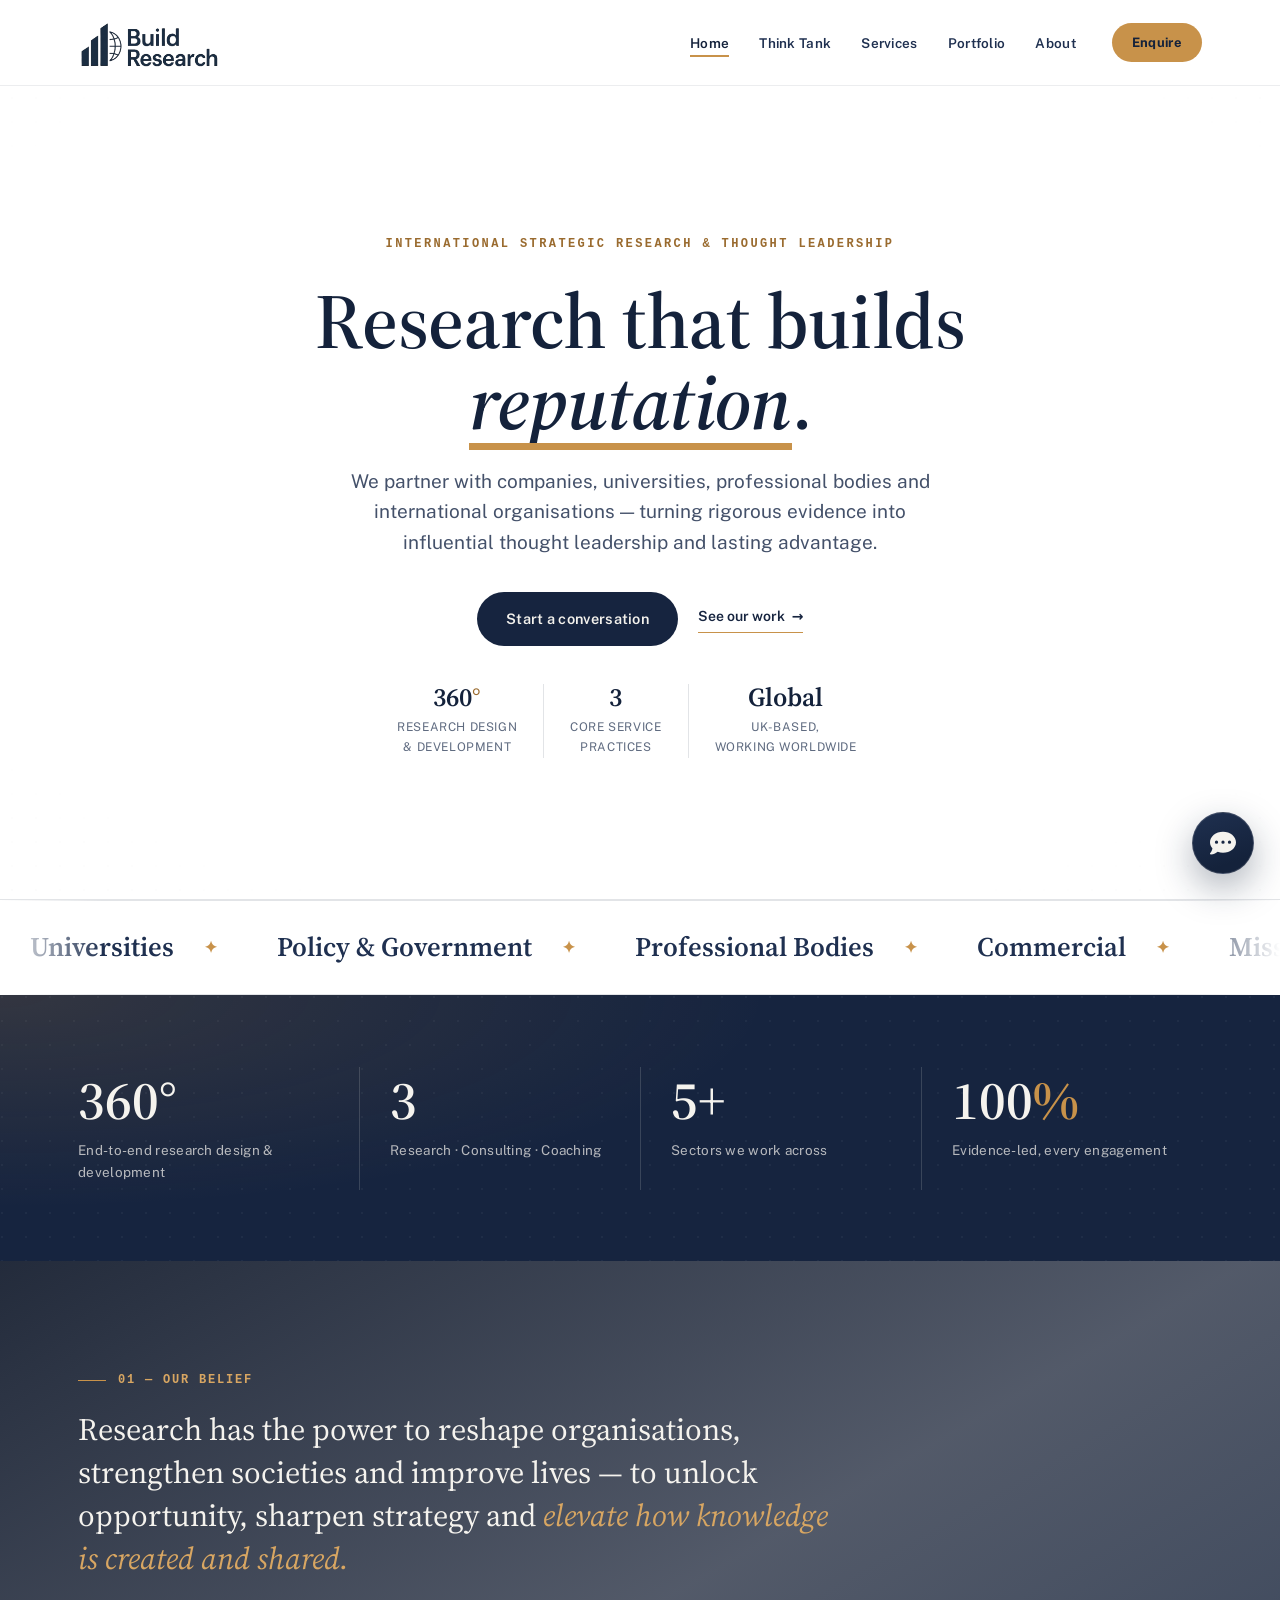
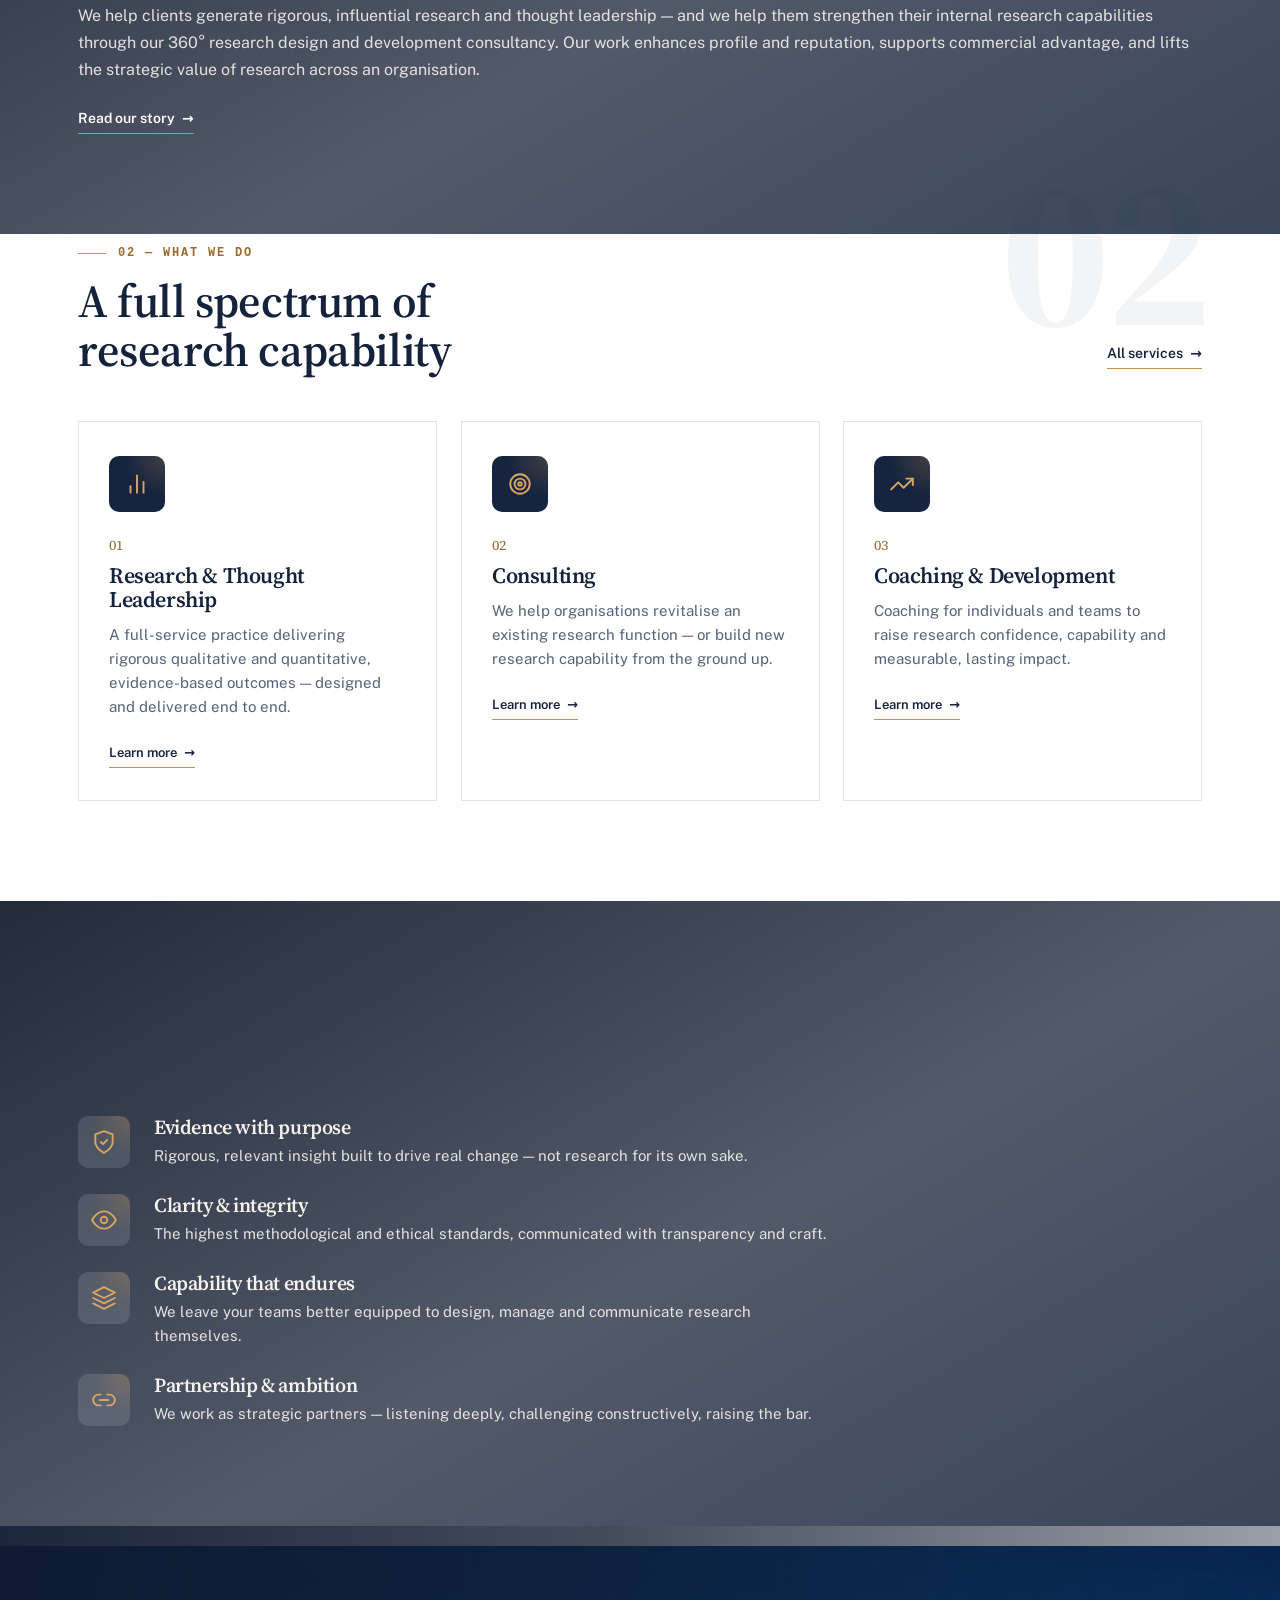
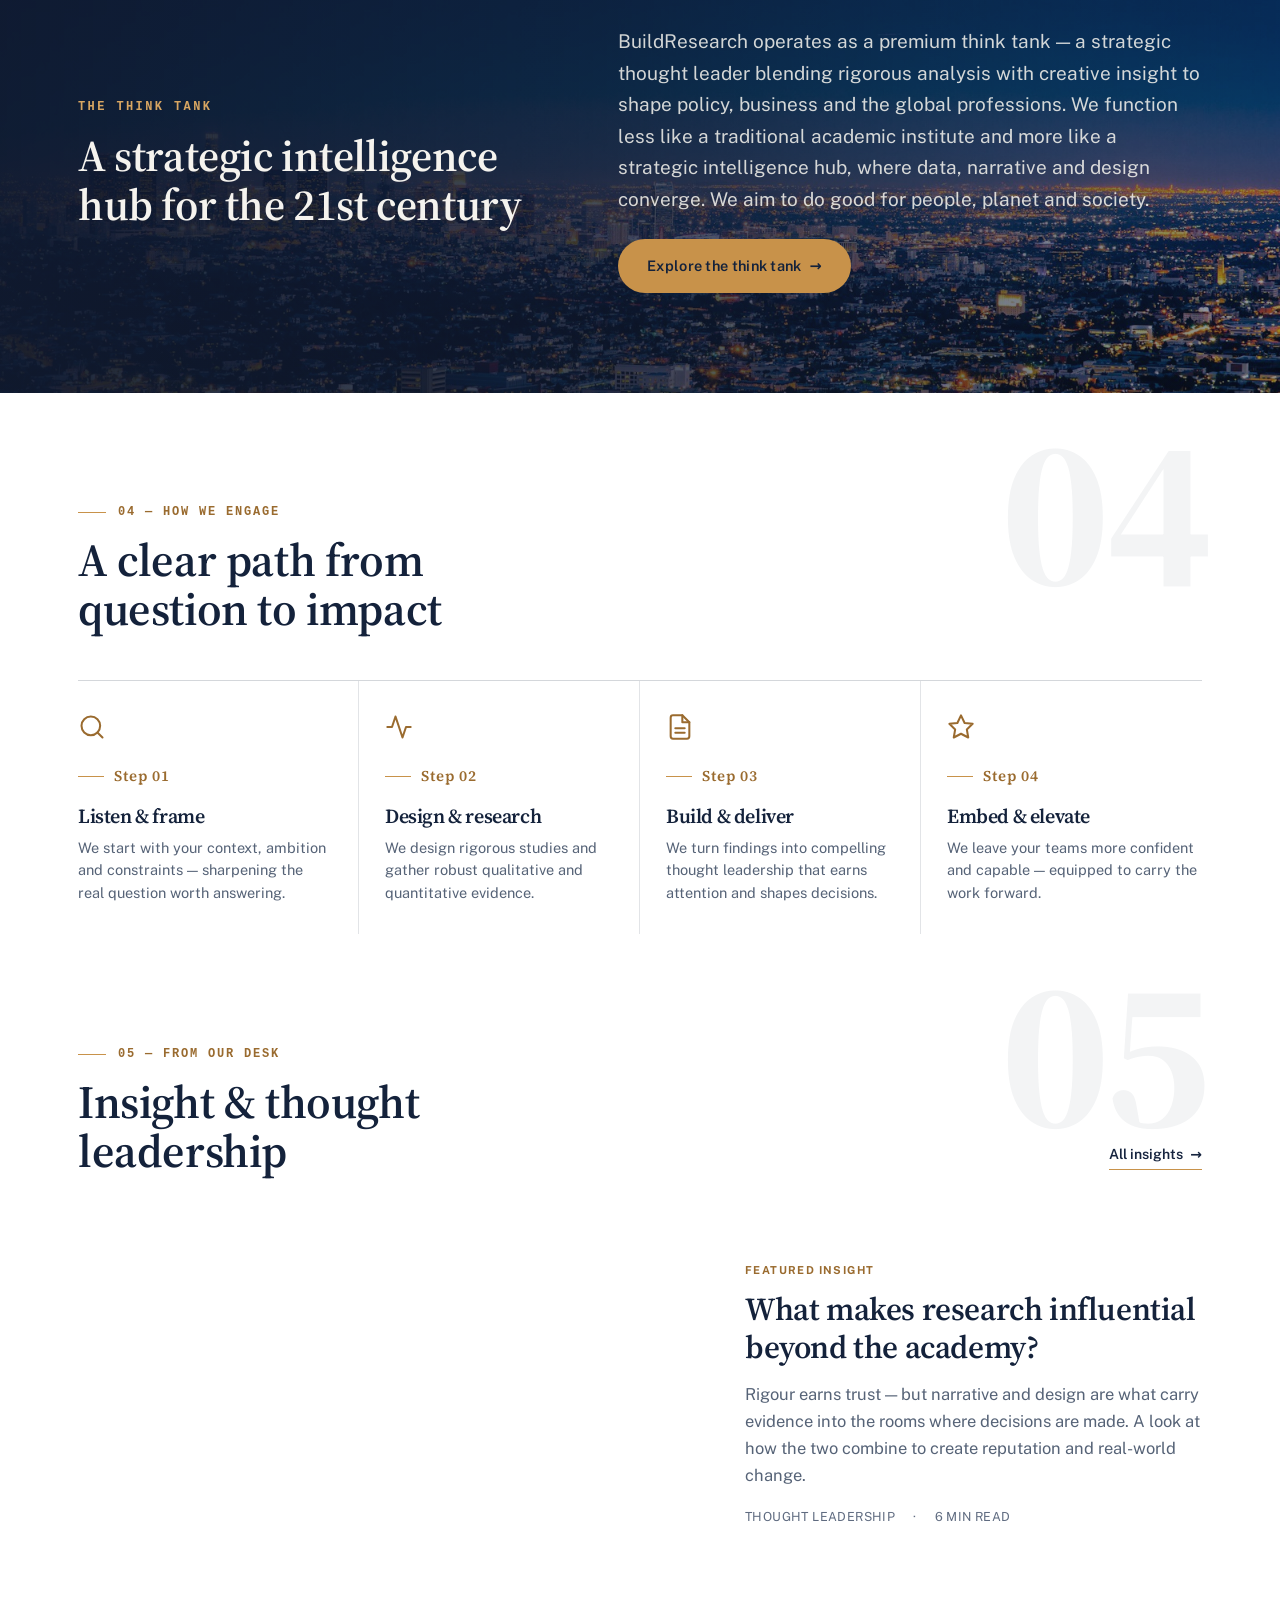
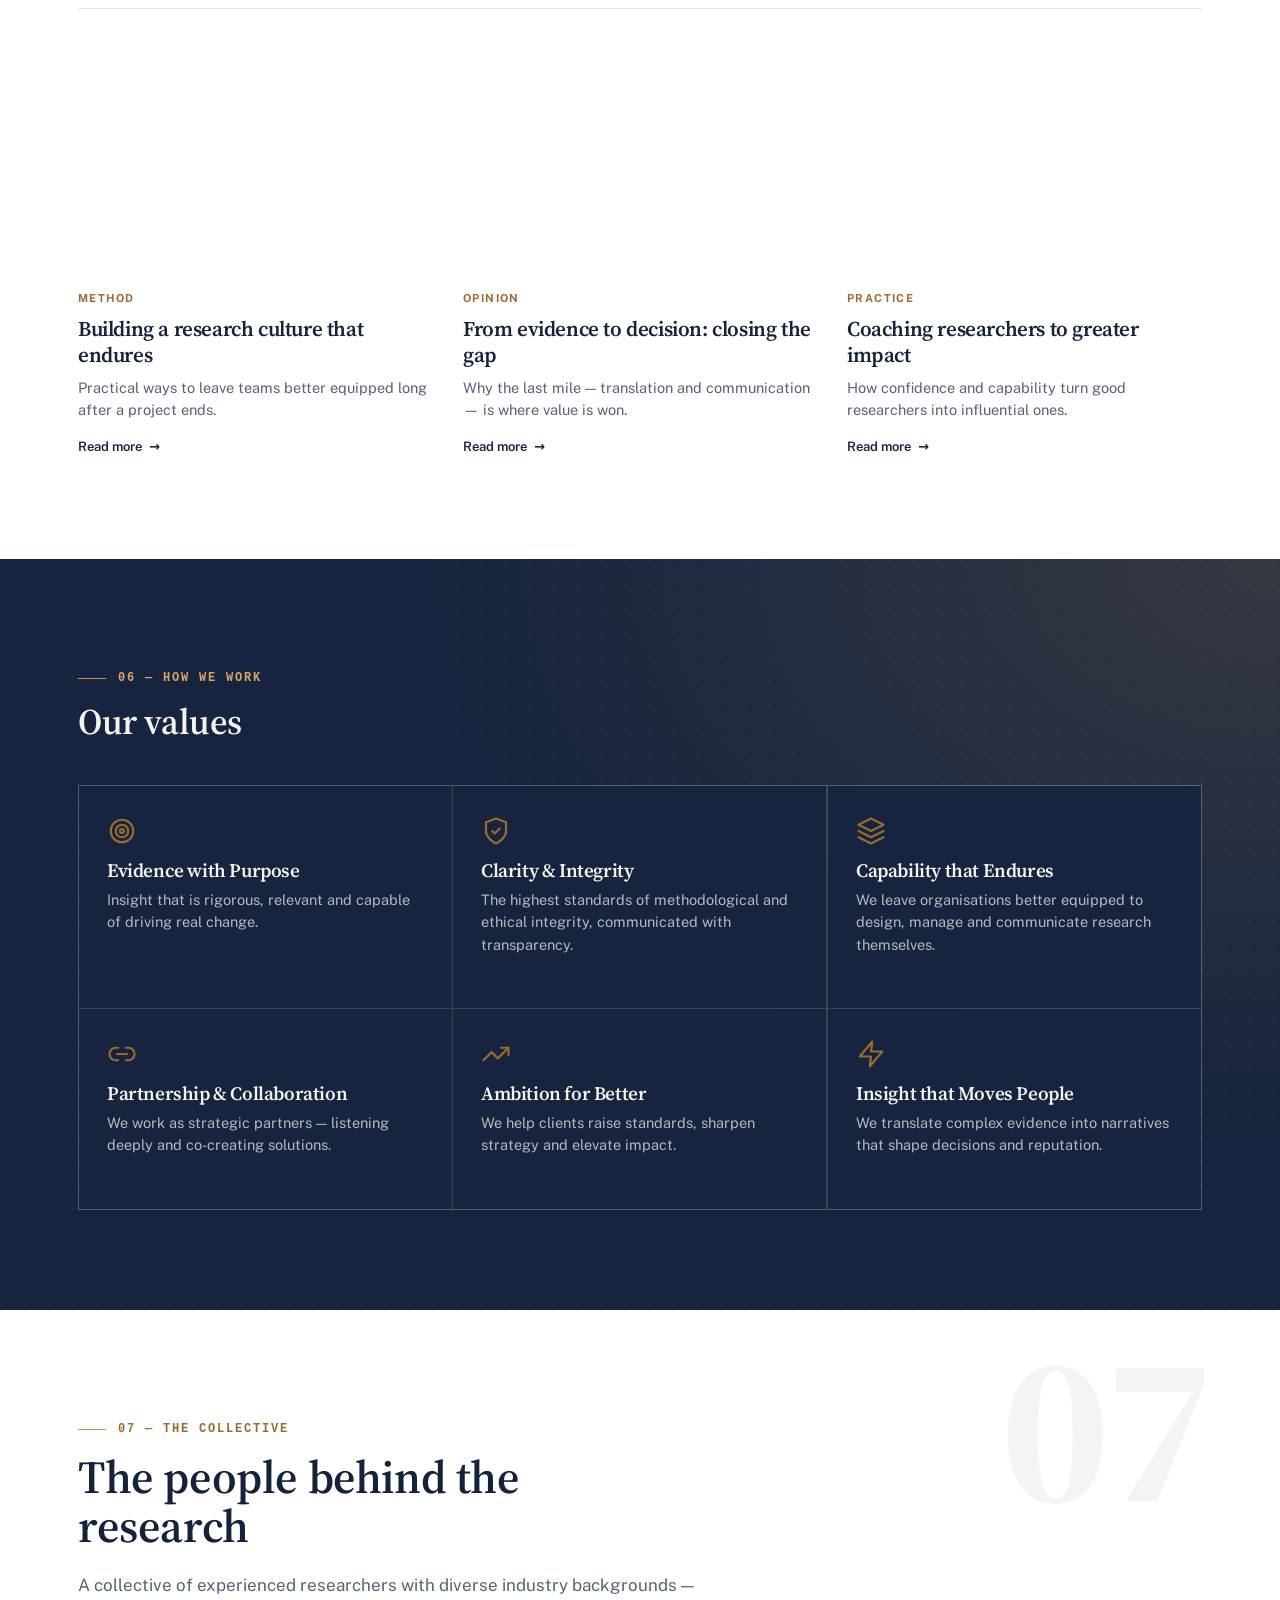
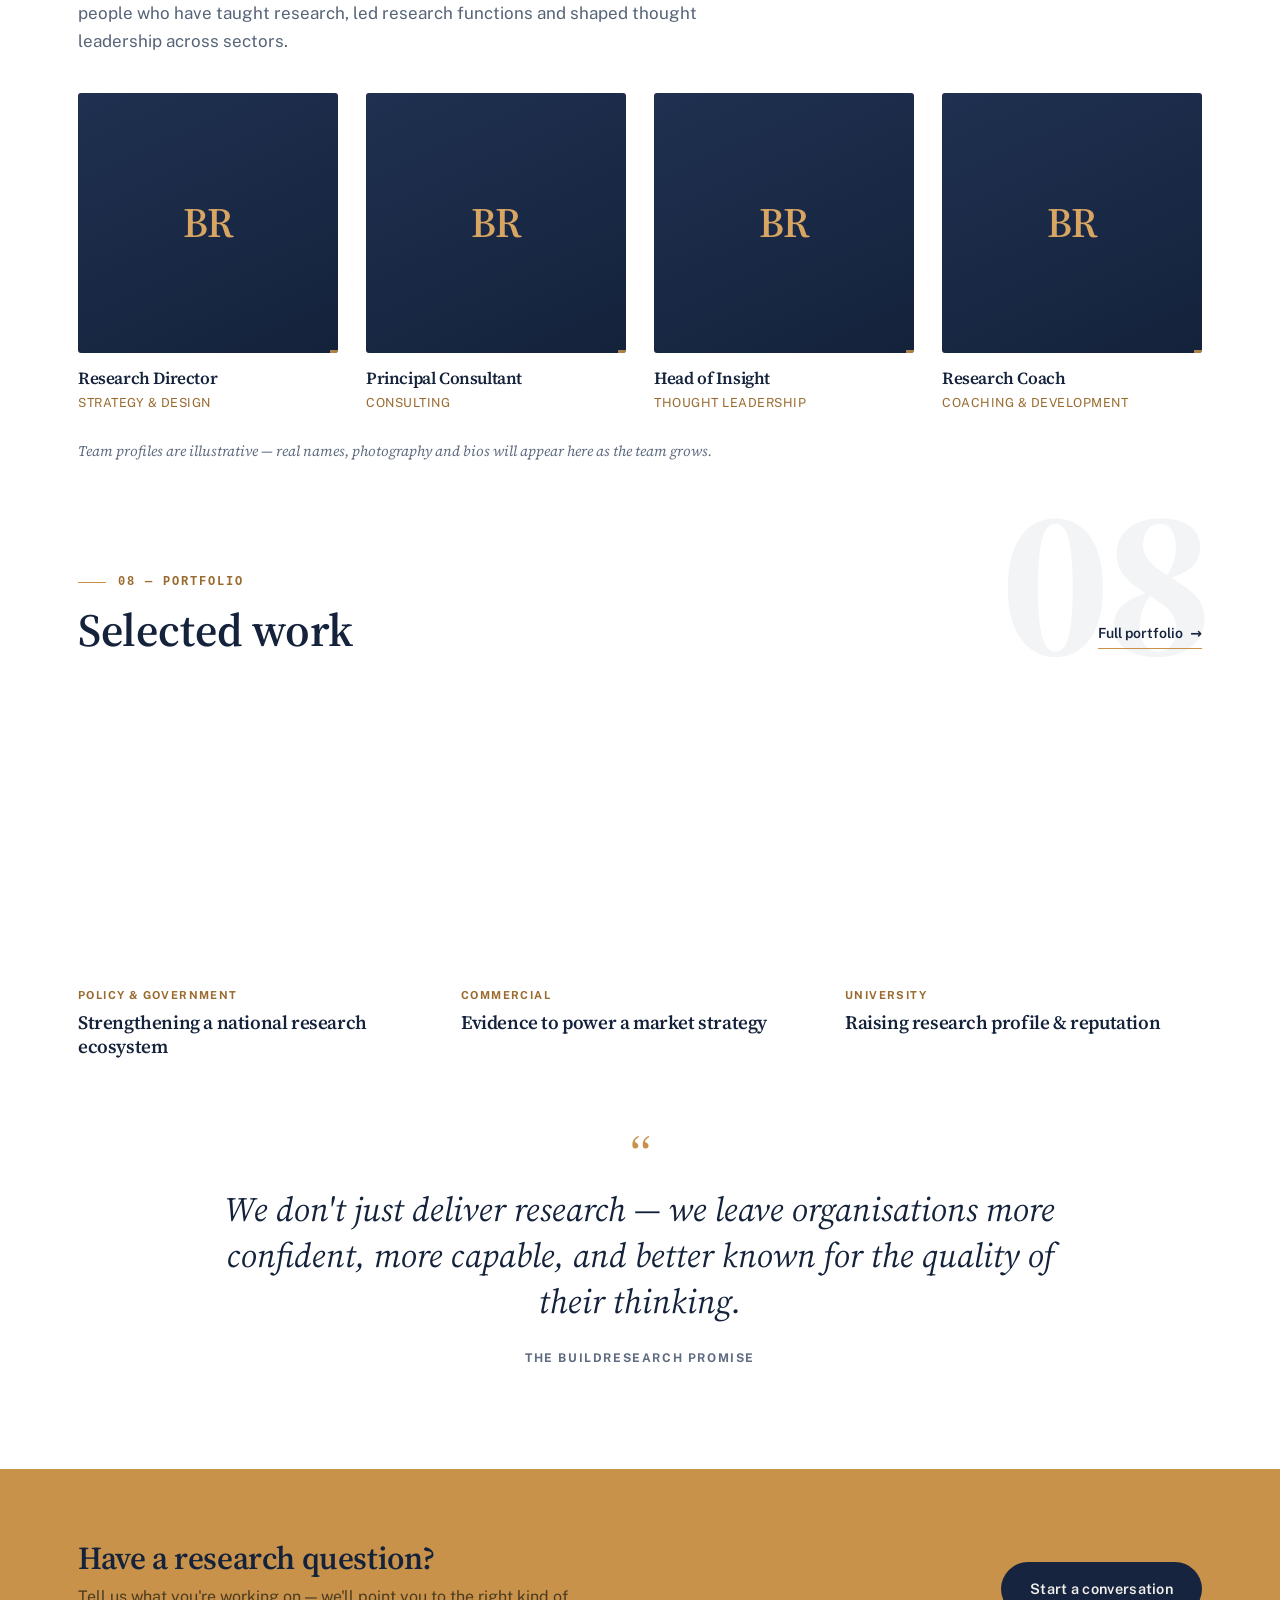
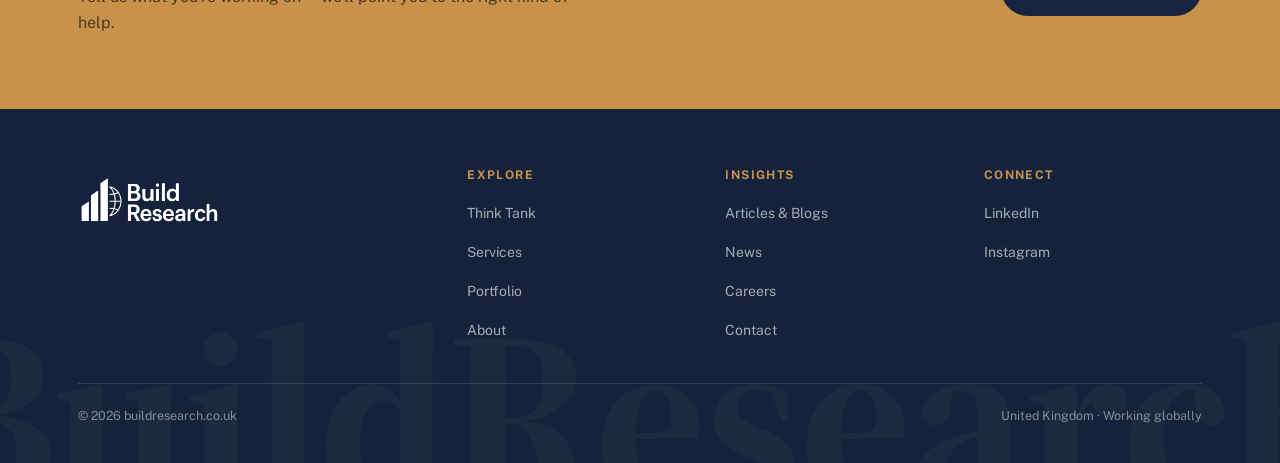
==== commit a75acf9e: "Redesign Services, Portfolio & Enquiry pages; add BuildResearch AI chat Services: navy stat band, as" ====
--- a/index.html
+++ b/index.html
@@ -439,5 +439,6 @@
   </footer>
 
   <script src="js/main.js" defer></script>
+  <script src="js/chat.js" defer></script>
 </body>
 </html>
--- a/css/styles.css
+++ b/css/styles.css
@@ -848,75 +848,168 @@
 }
 
 /* =============================================================
-   Contact form
+   Enquiry — premium split card (dark info aside + light form)
    ============================================================= */
-.contact-grid {
+.enquiry {
   display: grid;
-  grid-template-columns: 1fr 1.25fr;
-  gap: clamp(36px, 5vw, 64px);
-  align-items: start;
-}
-.contact-info h3 { font-size: 21px; margin-bottom: 8px; }
-.contact-info .info-block { padding: 22px 0; border-bottom: 1px solid var(--line); }
-.contact-info .info-block:first-of-type { border-top: 1px solid var(--line); }
-.contact-info .info-label {
-  font-size: 11.5px;
-  font-weight: 700;
-  letter-spacing: 1.4px;
-  text-transform: uppercase;
-  color: var(--gold-600);
-  margin-bottom: 6px;
-}
-.contact-info .info-value { font-size: 16px; color: var(--ink); }
-.contact-info a.info-value:hover { color: var(--gold-600); }
-
-.form { display: grid; gap: 20px; }
-.form .row { display: grid; grid-template-columns: 1fr 1fr; gap: 20px; }
-.field { display: grid; gap: 7px; }
-.field label {
-  font-size: 12.5px;
-  font-weight: 700;
-  letter-spacing: 0.6px;
-  text-transform: uppercase;
-  color: var(--body);
+  grid-template-columns: 0.82fr 1.18fr;
+  background: #fff;
+  border: 1px solid var(--line);
+  border-radius: var(--radius);
+  overflow: hidden;
+  box-shadow: var(--shadow-md);
+}
+.enquiry > * { min-width: 0; }            /* let both panels shrink (grid min-width:auto fix) */
+
+/* ---------- Dark info aside ---------- */
+.enquiry__aside {
+  position: relative;
+  isolation: isolate;
+  overflow: hidden;
+  color: #F5F3EE;
+  padding: clamp(30px, 3.6vw, 50px);
+  background: linear-gradient(165deg, #1b2c4c 0%, var(--navy-900) 72%);
+}
+.enquiry__aside::before {                 /* gold glow + dot texture (matches statband) */
+  content: ""; position: absolute; inset: 0; z-index: -1;
+  background:
+    radial-gradient(120% 130% at 0% 0%, rgba(200, 146, 74, 0.22), transparent 52%),
+    url("data:image/svg+xml,%3Csvg xmlns='http://www.w3.org/2000/svg' width='24' height='24'%3E%3Ccircle cx='2' cy='2' r='1' fill='%23ffffff' fill-opacity='0.05'/%3E%3C/svg%3E");
+}
+.enquiry__aside .eyebrow { color: var(--gold-400); }
+.enquiry__aside h3 {
+  font-family: var(--serif); font-weight: 600;
+  font-size: clamp(22px, 2.3vw, 27px); line-height: 1.18; color: #F5F3EE;
+  margin: 14px 0 10px; max-width: 17ch;
+}
+.enquiry__intro { font-size: 14.5px; line-height: 1.6; color: rgba(245, 243, 238, 0.74); }
+.enquiry__contacts { margin-top: clamp(22px, 3vw, 32px); }
+.enquiry__c {
+  display: grid; grid-template-columns: 42px 1fr; gap: 15px; align-items: start;
+  padding: 18px 0; border-top: 1px solid rgba(245, 243, 238, 0.14);
+}
+.enquiry__c:first-child { border-top: 0; padding-top: 0; }
+.enquiry__c .ic {
+  width: 42px; height: 42px; border-radius: 10px;
+  background: rgba(255, 255, 255, 0.08); border: 1px solid rgba(245, 243, 238, 0.16);
+  display: grid; place-items: center; color: var(--gold-400);
+}
+.enquiry__c .ic .icon { width: 20px; height: 20px; }
+.enquiry__c .lbl {
+  font-family: var(--mono); font-size: 10.5px; font-weight: 700;
+  letter-spacing: 1.4px; text-transform: uppercase; color: var(--gold-400); margin-bottom: 4px;
+}
+.enquiry__c .val { font-size: 15px; color: #F5F3EE; line-height: 1.45; }
+.enquiry__c a.val:hover { color: var(--gold-400); }
+.enquiry__c .val a { border-bottom: 1px solid rgba(200, 146, 74, 0.6); }
+.enquiry__c .val a:hover { color: var(--gold-400); }
+.enquiry__promise {
+  margin-top: clamp(22px, 3vw, 30px);
+  display: inline-flex; align-items: center; gap: 10px;
+  font-size: 13px; color: rgba(245, 243, 238, 0.92);
+  background: rgba(255, 255, 255, 0.06); border: 1px solid rgba(245, 243, 238, 0.16);
+  padding: 10px 16px; border-radius: var(--radius-pill);
+}
+.enquiry__promise svg { width: 16px; height: 16px; color: var(--gold-400); flex-shrink: 0; }
+
+/* ---------- Light form side ---------- */
+.enquiry__main { padding: clamp(30px, 3.6vw, 50px); }
+.form-head { margin-bottom: clamp(20px, 2.6vw, 28px); }
+.form-head h3 { font-size: clamp(20px, 2.1vw, 24px); }
+.form-head p { font-size: 14.5px; color: var(--body-soft); margin-top: 6px; }
+
+.form { display: grid; gap: clamp(15px, 2vw, 20px); }
+.form[hidden] { display: none; }          /* JS sets form.hidden on success — beat .form's display:grid */
+.form .row { display: grid; grid-template-columns: 1fr 1fr; gap: clamp(15px, 2vw, 20px); }
+.form .row > .field { min-width: 0; }
+.field { display: grid; gap: 8px; min-width: 0; }
+.field label,
+.field__label {
+  font-size: 12px; font-weight: 700; letter-spacing: 0.8px;
+  text-transform: uppercase; color: var(--body);
 }
 .field input,
 .field select,
 .field textarea {
   font-family: inherit;
-  font-size: 16px;
+  font-size: 15.5px;
   color: var(--ink);
-  background: #fff;
+  width: 100%;
+  min-width: 0;
+  background: var(--tint-cool);
   border: 1px solid var(--line-strong);
   border-radius: var(--radius);
-  padding: 13px 15px;
-  transition: border-color 0.2s var(--ease), box-shadow 0.2s var(--ease);
-}
-.field textarea { resize: vertical; min-height: 140px; }
+  padding: 14px 16px;
+  transition: border-color 0.2s var(--ease), box-shadow 0.2s var(--ease), background 0.2s var(--ease);
+}
+.field input::placeholder,
+.field textarea::placeholder { color: var(--navy-300); }
+.field textarea { resize: vertical; min-height: 150px; }
 .field input:focus,
 .field select:focus,
 .field textarea:focus {
   outline: none;
+  background: #fff;
   border-color: var(--gold-500);
   box-shadow: 0 0 0 3px rgba(200, 146, 74, 0.16);
 }
 .field .err { color: #b3402f; font-size: 13px; display: none; }
 .field.is-error input,
 .field.is-error select,
-.field.is-error textarea { border-color: #b3402f; }
+.field.is-error textarea { border-color: #b3402f; background: #fff; }
 .field.is-error .err { display: block; }
 
-.form__note { font-size: 13.5px; color: var(--muted); }
+/* Topic chips (radio group) */
+.chips { display: flex; flex-wrap: wrap; gap: 9px; }
+.chips input { position: absolute; width: 1px; height: 1px; opacity: 0; pointer-events: none; }
+.chips label {
+  display: inline-flex; align-items: center; gap: 9px;
+  font-size: 13.5px; font-weight: 600; letter-spacing: 0; text-transform: none;
+  color: var(--navy-700); background: #fff;
+  border: 1px solid var(--line-strong); border-radius: var(--radius-pill);
+  padding: 9px 16px; cursor: pointer;
+  transition: color 0.2s var(--ease), border-color 0.2s var(--ease), background 0.2s var(--ease);
+}
+.chips label::before {
+  content: ""; width: 7px; height: 7px; border-radius: 50%;
+  background: var(--line-strong); transition: background 0.2s var(--ease);
+}
+.chips label:hover { border-color: var(--gold-500); color: var(--gold-600); }
+.chips input:checked + label {
+  background: var(--navy-800); border-color: var(--navy-800); color: #F5F3EE;
+}
+.chips input:checked + label::before { background: var(--gold-500); }
+.chips input:focus-visible + label { box-shadow: 0 0 0 3px rgba(200, 146, 74, 0.22); }
+
+.form__actions { display: flex; align-items: center; flex-wrap: wrap; gap: 14px 20px; margin-top: 4px; }
+.form__actions .btn { padding: 15px 28px; }
+.form__note { font-size: 13px; color: var(--muted); max-width: 30ch; line-height: 1.5; }
+
+/* Success state */
 .form__success {
   display: none;
-  background: var(--tint);
+  background: linear-gradient(160deg, #ffffff, var(--tint-cool));
   border: 1px solid var(--line);
-  border-left: 3px solid var(--gold-500);
-  padding: 22px 24px;
   border-radius: var(--radius);
-}
-.form__success.is-visible { display: block; }
-.form__success h3 { font-size: 20px; margin-bottom: 6px; }
+  padding: clamp(28px, 4vw, 44px);
+  text-align: center;
+}
+.form__success.is-visible { display: block; animation: heroRise 0.6s var(--ease) both; }
+.form__success .tick {
+  width: 58px; height: 58px; border-radius: 50%; margin: 0 auto 18px;
+  background: rgba(200, 146, 74, 0.14); color: var(--gold-600);
+  display: grid; place-items: center;
+}
+.form__success .tick svg { width: 28px; height: 28px; }
+.form__success h3 { font-size: clamp(21px, 2.4vw, 25px); margin-bottom: 8px; }
+.form__success p { max-width: 46ch; margin-inline: auto; }
+
+@media (max-width: 880px) {
+  .enquiry { grid-template-columns: 1fr; }
+}
+@media (max-width: 560px) {
+  .form .row { grid-template-columns: 1fr; }
+}
 
 /* =============================================================
    Footer
@@ -1826,6 +1919,7 @@
 .section--media p,
 .section--media .why__item p,
 .section--media .prose-sub { color: rgba(245, 243, 238, 0.9); }
+.section--media .why__item h4 { color: #F5F3EE; }   /* white titles on the photo band */
 .section--media .lead-serif { color: #F5F3EE; }
 .section--media .lead-serif .accent { color: var(--gold-400); }
 .section--media .prose strong,
@@ -2153,4 +2247,425 @@
   .u-draw::after { animation: none !important; transform: scaleX(1); }
   .marquee__track { animation: none !important; }
   .float-card { animation: none !important; }
-}
+  .svc-jump a:hover, .svc-block:hover, .sector:hover { transform: none !important; }
+}
+
+/* =============================================================================
+   ░░  SERVICES PAGE — editorial redesign  ░░
+   Asymmetric intro · alternating image/content service blocks · sector matrix.
+   Reuses tokens + .media, .icon-box, .feature__list, .s-index, .lead-serif.
+   ============================================================================= */
+
+/* ---------- Asymmetric intro lede ---------- */
+.svc-intro {
+  display: grid;
+  grid-template-columns: 0.82fr 1.18fr;
+  gap: clamp(28px, 5vw, 76px);
+  align-items: start;
+}
+.svc-intro__head h2 {
+  font-size: clamp(27px, 3.6vw, 40px);
+  line-height: 1.08;
+  margin-top: 16px;
+  max-width: 13ch;
+}
+.svc-intro__lead .lead-serif { margin: 0; }
+.svc-jump { display: flex; flex-wrap: wrap; gap: 10px; margin-top: 28px; }
+.svc-jump a {
+  display: inline-flex; align-items: center; gap: 10px;
+  font-size: 13px; font-weight: 600; color: var(--navy-700);
+  background: #fff; border: 1px solid var(--line);
+  padding: 9px 16px; border-radius: var(--radius-pill);
+  transition: border-color .3s var(--ease), color .3s var(--ease),
+              transform .3s var(--ease), box-shadow .3s var(--ease);
+}
+.svc-jump a .n { font-family: var(--mono); font-size: 11px; letter-spacing: 1px; color: var(--gold-600); }
+.svc-jump a:hover {
+  border-color: transparent; box-shadow: var(--shadow-sm);
+  color: var(--gold-600); transform: translateY(-2px);
+}
+
+/* ---------- Service detail blocks (alternating) ---------- */
+.svc-blocks { display: grid; }
+.svc-block {
+  display: grid;
+  grid-template-columns: 1.02fr 0.98fr;
+  gap: clamp(32px, 5vw, 76px);
+  align-items: center;
+  padding: clamp(46px, 6.5vw, 88px) 0;
+  border-top: 1px solid var(--line);
+  position: relative;
+}
+.svc-block:first-child { border-top: 0; padding-top: clamp(6px, 1vw, 14px); }
+.svc-block--rev .svc-block__media { order: 2; }   /* image to the right, body to the left */
+
+/* media side */
+.svc-block__media { position: relative; }
+.svc-block__media .media { box-shadow: var(--shadow-md); }
+.svc-block__tag {
+  position: absolute; left: 16px; bottom: 16px; z-index: 2;
+  display: inline-flex; align-items: center; gap: 9px;
+  font-family: var(--mono); font-size: 11px; font-weight: 700;
+  letter-spacing: 1.6px; text-transform: uppercase; color: #F5F3EE;
+  background: rgba(16, 26, 47, 0.6);
+  -webkit-backdrop-filter: blur(6px); backdrop-filter: blur(6px);
+  border: 1px solid rgba(245, 243, 238, 0.2);
+  padding: 9px 14px; border-radius: var(--radius-pill);
+}
+.svc-block__tag .d { width: 6px; height: 6px; background: var(--gold-500); border-radius: 1px; }
+
+/* body side */
+.svc-block__body { position: relative; }
+.svc-block__ghost {
+  position: absolute; top: -0.66em; right: -0.02em; z-index: 0;
+  font-family: var(--serif); font-weight: 700; line-height: 1;
+  font-size: clamp(96px, 13vw, 164px); letter-spacing: -3px;
+  color: rgba(20, 34, 59, 0.05); pointer-events: none; user-select: none;
+}
+.svc-block--rev .svc-block__ghost { right: auto; left: -0.02em; }
+.svc-block__body > *:not(.svc-block__ghost) { position: relative; z-index: 1; }
+.svc-block__top { display: flex; align-items: center; gap: 16px; margin-bottom: 16px; }
+.svc-block__top .s-index { margin: 0; }
+.svc-block h3 { font-size: clamp(23px, 3vw, 30px); line-height: 1.1; margin-bottom: 14px; }
+.svc-block__body p { font-size: 15.5px; line-height: 1.66; color: var(--body-soft); margin-bottom: 13px; }
+.svc-block .feature__list { margin-top: 20px; }
+.svc-block__foot {
+  margin-top: 24px; padding-top: 22px; border-top: 1px solid var(--line);
+  display: flex; align-items: center; justify-content: space-between;
+  gap: 16px 28px; flex-wrap: wrap;
+}
+.svc-block__out { font-family: var(--serif); font-style: italic; font-size: 15px; color: var(--body); max-width: 40ch; }
+.svc-block__out strong { font-style: normal; font-weight: 600; color: var(--ink); }
+
+/* ---------- Sector matrix (navy band) ---------- */
+.sectors {
+  display: grid; grid-template-columns: repeat(3, 1fr);
+  gap: 1px; background: rgba(245, 243, 238, 0.14);
+  border: 1px solid rgba(245, 243, 238, 0.14);
+  margin-top: clamp(28px, 4vw, 44px);
+}
+.sector { background: var(--navy-800); padding: 26px 26px 30px; transition: background .35s var(--ease); }
+.sector:hover { background: var(--navy-700); }
+.sector__ic { display: block; color: var(--gold-400); margin-bottom: 16px; }
+.sector__ic .icon { width: 26px; height: 26px; }
+.sector h3 { font-size: 18px; color: #F5F3EE; margin-bottom: 7px; }
+.sector p { font-size: 13.5px; line-height: 1.55; color: rgba(245, 243, 238, 0.7); }
+
+/* ---------- Responsive ---------- */
+@media (max-width: 920px) {
+  .svc-intro { grid-template-columns: 1fr; gap: 24px; }
+  .svc-intro__head h2 { max-width: none; }
+  .svc-block { grid-template-columns: 1fr; gap: 26px; padding: 44px 0; }
+  .svc-block__media,
+  .svc-block--rev .svc-block__media { order: -1; }   /* image always on top on mobile */
+  .svc-block__ghost { display: none; }
+  .sectors { grid-template-columns: 1fr 1fr; }
+}
+@media (max-width: 600px) {
+  .sectors { grid-template-columns: 1fr; }
+  .svc-block__foot { flex-direction: column; align-items: flex-start; gap: 14px; }
+}
+
+/* =============================================================================
+   ░░  PORTFOLIO PAGE — editorial redesign  ░░
+   Cinematic featured case + outcomes card · selected-work case cards · outcomes.
+   Reuses tokens + .media, .svc-block__tag, .icon-box, .why__item, .statband.
+   ============================================================================= */
+
+/* ---------- Featured case (2-col inside the cinematic media band) ---------- */
+.case-feature {
+  display: grid;
+  grid-template-columns: 1.12fr 0.88fr;
+  gap: clamp(30px, 5vw, 60px);
+  align-items: center;
+}
+.case-feature__lead .work__kicker { margin-top: 14px; }
+
+/* Outcomes card on the dark band */
+.case-results {
+  background: rgba(255, 255, 255, 0.05);
+  border: 1px solid rgba(245, 243, 238, 0.18);
+  border-radius: var(--radius);
+  padding: clamp(22px, 3vw, 32px);
+  -webkit-backdrop-filter: blur(4px); backdrop-filter: blur(4px);
+}
+.case-results__h {
+  font-family: var(--mono); font-size: 11px; font-weight: 700;
+  letter-spacing: 1.8px; text-transform: uppercase; color: var(--gold-400);
+}
+.case-results ul { list-style: none; margin: 16px 0 0; padding: 0; }
+.case-results li {
+  display: grid; grid-template-columns: 20px 1fr; gap: 13px; align-items: start;
+  padding: 15px 0; border-top: 1px solid rgba(245, 243, 238, 0.14);
+  font-size: 14.5px; line-height: 1.46; color: rgba(245, 243, 238, 0.9);
+}
+.case-results li:first-child { border-top: 0; padding-top: 2px; }
+.case-results li svg { width: 18px; height: 18px; color: var(--gold-400); margin-top: 2px; flex-shrink: 0; }
+
+/* ---------- Selected work — editorial case tiles ---------- */
+.case-cards { display: grid; grid-template-columns: repeat(3, 1fr); gap: clamp(20px, 2.4vw, 28px); }
+.case-card {
+  position: relative;
+  display: block;
+  aspect-ratio: 3 / 4;
+  border-radius: var(--radius);
+  overflow: hidden;
+  background: var(--navy-900);
+  isolation: isolate;
+  border: 1px solid var(--line);
+  box-shadow: var(--shadow-sm);
+  transition: transform 0.5s var(--ease), box-shadow 0.5s var(--ease);
+}
+a.case-card:hover { transform: translateY(-6px); box-shadow: var(--shadow-md); }
+.case-card > img {
+  position: absolute; inset: 0; z-index: 0;
+  width: 100%; height: 100%; object-fit: cover;
+  transition: transform 0.9s var(--ease);
+}
+a.case-card:hover > img { transform: scale(1.06); }
+.case-card::after {                                   /* navy scrim for legible text (top + bottom) */
+  content: ""; position: absolute; inset: 0; z-index: 1; pointer-events: none;
+  background:
+    linear-gradient(to top,
+      rgba(10, 18, 34, 0.94) 0%, rgba(12, 21, 39, 0.78) 28%,
+      rgba(16, 26, 47, 0.30) 58%, rgba(16, 26, 47, 0.05) 100%),
+    linear-gradient(to bottom,
+      rgba(10, 18, 34, 0.5) 0%, rgba(10, 18, 34, 0) 24%);
+  transition: opacity 0.5s var(--ease);
+}
+a.case-card:hover::after { opacity: 0.92; }
+.case-card__inner {
+  position: relative; z-index: 2;
+  height: 100%;
+  display: flex; flex-direction: column;
+  padding: clamp(20px, 2.2vw, 28px);
+}
+.case-card__tag {
+  align-self: flex-start;
+  display: inline-flex; align-items: center; gap: 8px;
+  font-family: var(--mono); font-size: 10.5px; font-weight: 700;
+  letter-spacing: 1.6px; text-transform: uppercase; color: #F5F3EE;
+  background: rgba(16, 26, 47, 0.5);
+  -webkit-backdrop-filter: blur(6px); backdrop-filter: blur(6px);
+  border: 1px solid rgba(245, 243, 238, 0.22);
+  padding: 7px 13px; border-radius: var(--radius-pill);
+}
+.case-card__tag .d { width: 6px; height: 6px; background: var(--gold-500); border-radius: 1px; }
+.case-card__no {
+  position: absolute; top: clamp(14px, 1.6vw, 20px); right: clamp(18px, 2vw, 26px);
+  font-family: var(--serif); font-weight: 700; line-height: 1;
+  font-size: clamp(42px, 4vw, 56px); color: rgba(245, 243, 238, 0.4);
+  text-shadow: 0 2px 18px rgba(10, 18, 34, 0.45);
+  transition: color 0.5s var(--ease);
+}
+a.case-card:hover .case-card__no { color: rgba(216, 166, 98, 0.7); }
+.case-card__foot { margin-top: auto; }
+.case-card__rule {
+  display: block; width: 30px; height: 2px; background: var(--gold-500);
+  margin-bottom: 16px; transition: width 0.45s var(--ease);
+}
+a.case-card:hover .case-card__rule { width: 56px; }
+.case-card__foot h3 {
+  font-size: clamp(20px, 1.5vw, 23px); line-height: 1.2; color: #F5F3EE; margin-bottom: 10px;
+}
+.case-card__result {
+  font-family: var(--serif); font-style: italic; font-size: 14.5px; line-height: 1.5;
+  color: rgba(245, 243, 238, 0.82); margin-bottom: 14px;
+}
+.case-card__meta {
+  display: flex; flex-wrap: wrap; align-items: center; gap: 10px;
+  font-family: var(--mono); font-size: 10px; letter-spacing: 0.9px;
+  text-transform: uppercase; color: rgba(245, 243, 238, 0.62); margin-bottom: 16px;
+}
+.case-card__meta .dot { width: 4px; height: 4px; background: var(--gold-500); border-radius: 1px; }
+.case-card__read {
+  display: inline-flex; align-items: center; gap: 8px;
+  font-size: 13px; font-weight: 600; color: var(--gold-400);
+  transition: gap 0.25s var(--ease), color 0.25s var(--ease);
+}
+a.case-card:hover .case-card__read { gap: 13px; color: var(--gold-500); }
+
+/* ---------- Outcomes band (what every engagement leaves behind) ---------- */
+.outcomes { display: grid; grid-template-columns: repeat(3, 1fr); gap: clamp(26px, 3.5vw, 44px); }
+
+/* ---------- Responsive ---------- */
+@media (max-width: 920px) {
+  .case-feature { grid-template-columns: 1fr; gap: 28px; }
+  .case-cards { grid-template-columns: repeat(2, 1fr); gap: 18px; }
+  .outcomes { grid-template-columns: 1fr; gap: 24px; }
+}
+@media (max-width: 600px) {
+  .case-cards { grid-template-columns: 1fr; gap: 18px; }
+  .case-card { aspect-ratio: 4 / 5; }
+}
+
+/* =============================================================================
+   ░░  BuildResearch AI — chat widget  ░░
+   Floating bubble + dialog panel. Navy + gold, serif name, mobile full-sheet.
+   ============================================================================= */
+.brchat { font-family: var(--sans); }
+html.brchat-lock, html.brchat-lock body { overflow: hidden; }
+
+/* ---------- Floating bubble ---------- */
+.brchat__fab {
+  position: fixed; z-index: 1000;
+  right: clamp(16px, 2.4vw, 26px); bottom: clamp(16px, 2.4vw, 26px);
+  width: 62px; height: 62px; border-radius: 50%;
+  display: grid; place-items: center;
+  color: #F5F3EE;
+  background: linear-gradient(160deg, var(--navy-700) 0%, var(--navy-900) 78%);
+  border: 1px solid rgba(245, 243, 238, 0.16);
+  box-shadow: 0 14px 36px rgba(20, 34, 59, 0.34);
+  cursor: pointer;
+  transition: transform 0.35s var(--ease), box-shadow 0.35s var(--ease);
+}
+.brchat__fab:hover { transform: translateY(-3px); box-shadow: 0 20px 46px rgba(20, 34, 59, 0.42); }
+.brchat__fab > span { grid-area: 1 / 1; display: grid; place-items: center; }
+.brchat__fab svg { width: 26px; height: 26px; }
+.brchat__fab .ic-close { opacity: 0; transform: rotate(-45deg) scale(0.7); transition: opacity 0.25s var(--ease), transform 0.25s var(--ease); }
+.brchat__fab .ic-open  { opacity: 1; transform: none; transition: opacity 0.25s var(--ease), transform 0.25s var(--ease); }
+.brchat.is-open .brchat__fab .ic-open  { opacity: 0; transform: rotate(45deg) scale(0.7); }
+.brchat.is-open .brchat__fab .ic-close { opacity: 1; transform: none; }
+/* hover label (desktop) */
+.brchat__fab-label {
+  position: absolute; right: calc(100% + 12px); top: 50%; transform: translateY(-50%) translateX(6px);
+  white-space: nowrap; font-size: 13px; font-weight: 600; color: #F5F3EE;
+  background: var(--navy-800); border: 1px solid rgba(245, 243, 238, 0.14);
+  padding: 8px 14px; border-radius: var(--radius-pill);
+  box-shadow: var(--shadow-sm); opacity: 0; pointer-events: none;
+  transition: opacity 0.25s var(--ease), transform 0.25s var(--ease);
+}
+.brchat__fab:hover .brchat__fab-label { opacity: 1; transform: translateY(-50%); }
+.brchat.is-open .brchat__fab-label { display: none; }
+
+/* ---------- Panel ---------- */
+.brchat__panel {
+  position: fixed; z-index: 1001;
+  right: clamp(16px, 2.4vw, 26px);
+  bottom: calc(clamp(16px, 2.4vw, 26px) + 62px + 14px);
+  width: min(384px, calc(100vw - 32px));
+  height: min(580px, calc(100dvh - 140px));
+  display: flex; flex-direction: column; overflow: hidden;
+  background: #fff; border: 1px solid var(--line);
+  border-radius: 16px;
+  box-shadow: 0 30px 80px rgba(20, 34, 59, 0.32);
+  opacity: 0; transform: translateY(16px) scale(0.98); transform-origin: bottom right;
+  pointer-events: none;
+  transition: opacity 0.3s var(--ease), transform 0.3s var(--ease);
+}
+.brchat.is-open .brchat__panel { opacity: 1; transform: none; pointer-events: auto; }
+
+/* header */
+.brchat__head {
+  position: relative; isolation: isolate; overflow: hidden;
+  display: flex; align-items: center; gap: 12px;
+  padding: 15px 14px 15px 18px; color: #F5F3EE;
+  background: linear-gradient(150deg, #1b2c4c 0%, var(--navy-900) 76%);
+}
+.brchat__head::before {
+  content: ""; position: absolute; inset: 0; z-index: -1;
+  background:
+    radial-gradient(120% 140% at 0% 0%, rgba(200, 146, 74, 0.26), transparent 55%),
+    url("data:image/svg+xml,%3Csvg xmlns='http://www.w3.org/2000/svg' width='24' height='24'%3E%3Ccircle cx='2' cy='2' r='1' fill='%23ffffff' fill-opacity='0.05'/%3E%3C/svg%3E");
+}
+.brchat__avatar {
+  width: 42px; height: 42px; border-radius: 50%; flex-shrink: 0;
+  display: grid; place-items: center; color: var(--gold-400);
+  background: rgba(255, 255, 255, 0.08); border: 1px solid rgba(245, 243, 238, 0.18);
+}
+.brchat__avatar svg { width: 21px; height: 21px; }
+.brchat__id { line-height: 1.2; min-width: 0; }
+.brchat__id .name { font-family: var(--serif); font-weight: 600; font-size: 17px; color: #F5F3EE; }
+.brchat__close {
+  margin-left: auto; flex-shrink: 0; width: 34px; height: 34px; border-radius: 8px;
+  display: grid; place-items: center; color: rgba(245, 243, 238, 0.8);
+  background: rgba(255, 255, 255, 0.06); border: 1px solid rgba(245, 243, 238, 0.14);
+  cursor: pointer; transition: background 0.2s var(--ease), color 0.2s var(--ease);
+}
+.brchat__close:hover { background: rgba(255, 255, 255, 0.12); color: #fff; }
+.brchat__close svg { width: 17px; height: 17px; }
+
+/* messages */
+.brchat__body {
+  flex: 1; min-height: 0; overflow-y: auto;
+  padding: 18px 15px; background: var(--tint-cool);
+  display: flex; flex-direction: column; gap: 13px;
+  scroll-behavior: smooth;
+}
+.brchat__msg { display: flex; gap: 9px; align-items: flex-end; max-width: 100%; }
+.brchat__msg .av {
+  width: 27px; height: 27px; border-radius: 50%; flex-shrink: 0;
+  display: grid; place-items: center; color: var(--gold-400); background: var(--navy-800);
+}
+.brchat__msg .av svg { width: 15px; height: 15px; }
+.brchat__bubble {
+  font-size: 14px; line-height: 1.5; padding: 11px 14px; border-radius: 14px;
+  max-width: 80%; word-wrap: break-word;
+}
+.brchat__msg--bot .brchat__bubble {
+  background: #fff; border: 1px solid var(--line); color: var(--body);
+  border-bottom-left-radius: 5px; box-shadow: var(--shadow-sm);
+}
+.brchat__msg--user { flex-direction: row-reverse; }
+.brchat__msg--user .brchat__bubble {
+  background: var(--navy-800); color: #F5F3EE; border-bottom-right-radius: 5px;
+}
+.brchat__bubble a { color: var(--gold-600); font-weight: 600; border-bottom: 1px solid rgba(200, 146, 74, 0.5); }
+.brchat__bubble a:hover { color: var(--gold-500); }
+.brchat__msg--user .brchat__bubble a { color: var(--gold-400); border-bottom-color: rgba(216, 166, 98, 0.6); }
+.brchat__bubble strong { color: var(--ink); font-weight: 600; }
+.brchat__msg--user .brchat__bubble strong { color: #fff; }
+
+/* typing dots */
+.brchat__typing { display: inline-flex; align-items: center; gap: 5px; }
+.brchat__typing span { width: 6px; height: 6px; border-radius: 50%; background: var(--navy-300); animation: brchatBlink 1.1s infinite; }
+.brchat__typing span:nth-child(2) { animation-delay: 0.18s; }
+.brchat__typing span:nth-child(3) { animation-delay: 0.36s; }
+@keyframes brchatBlink { 0%, 75%, 100% { opacity: 0.28; transform: translateY(0); } 38% { opacity: 1; transform: translateY(-2px); } }
+
+/* suggestion chips */
+.brchat__sugg { display: flex; flex-wrap: wrap; gap: 8px; padding-left: 36px; }
+.brchat__sugg button {
+  font-size: 12.5px; font-weight: 600; color: var(--navy-700);
+  background: #fff; border: 1px solid var(--line-strong); border-radius: var(--radius-pill);
+  padding: 8px 14px; cursor: pointer;
+  transition: color 0.2s var(--ease), border-color 0.2s var(--ease), background 0.2s var(--ease);
+}
+.brchat__sugg button:hover { border-color: var(--gold-500); color: var(--gold-600); background: #fff; }
+
+/* footer / input */
+.brchat__foot { background: #fff; border-top: 1px solid var(--line); padding: 12px 12px 10px; }
+.brchat__form { display: flex; gap: 8px; align-items: center; }
+.brchat__input {
+  flex: 1; min-width: 0; font-family: inherit; font-size: 14px; color: var(--ink);
+  background: var(--tint-cool); border: 1px solid var(--line-strong); border-radius: var(--radius-pill);
+  padding: 12px 16px; transition: border-color 0.2s var(--ease), box-shadow 0.2s var(--ease), background 0.2s var(--ease);
+}
+.brchat__input::placeholder { color: var(--navy-300); }
+.brchat__input:focus { outline: none; background: #fff; border-color: var(--gold-500); box-shadow: 0 0 0 3px rgba(200, 146, 74, 0.16); }
+.brchat__send {
+  flex-shrink: 0; width: 44px; height: 44px; border-radius: 50%; border: none;
+  display: grid; place-items: center; color: var(--gold-400); background: var(--navy-800);
+  cursor: pointer; transition: background 0.2s var(--ease), transform 0.2s var(--ease);
+}
+.brchat__send:hover { background: var(--navy-700); }
+.brchat__send:active { transform: scale(0.94); }
+.brchat__send svg { width: 18px; height: 18px; margin-left: -1px; }
+.brchat__note { font-size: 10.5px; line-height: 1.4; color: var(--muted); text-align: center; margin-top: 9px; }
+.brchat__note a { color: var(--gold-600); border-bottom: 1px solid rgba(200, 146, 74, 0.5); }
+
+/* ---------- Mobile: full sheet ---------- */
+@media (max-width: 560px) {
+  .brchat__panel {
+    right: 10px; left: 10px; bottom: 10px;
+    width: auto; height: auto; top: 10px;
+    max-height: none; border-radius: 16px;
+  }
+  .brchat__fab { width: 56px; height: 56px; }
+  .brchat.is-open .brchat__fab { opacity: 0; transform: scale(0.5); pointer-events: none; }
+  .brchat__bubble { max-width: 84%; }
+}
+
+@media (prefers-reduced-motion: reduce) {
+  .brchat__typing span { animation: none !important; }
+}
